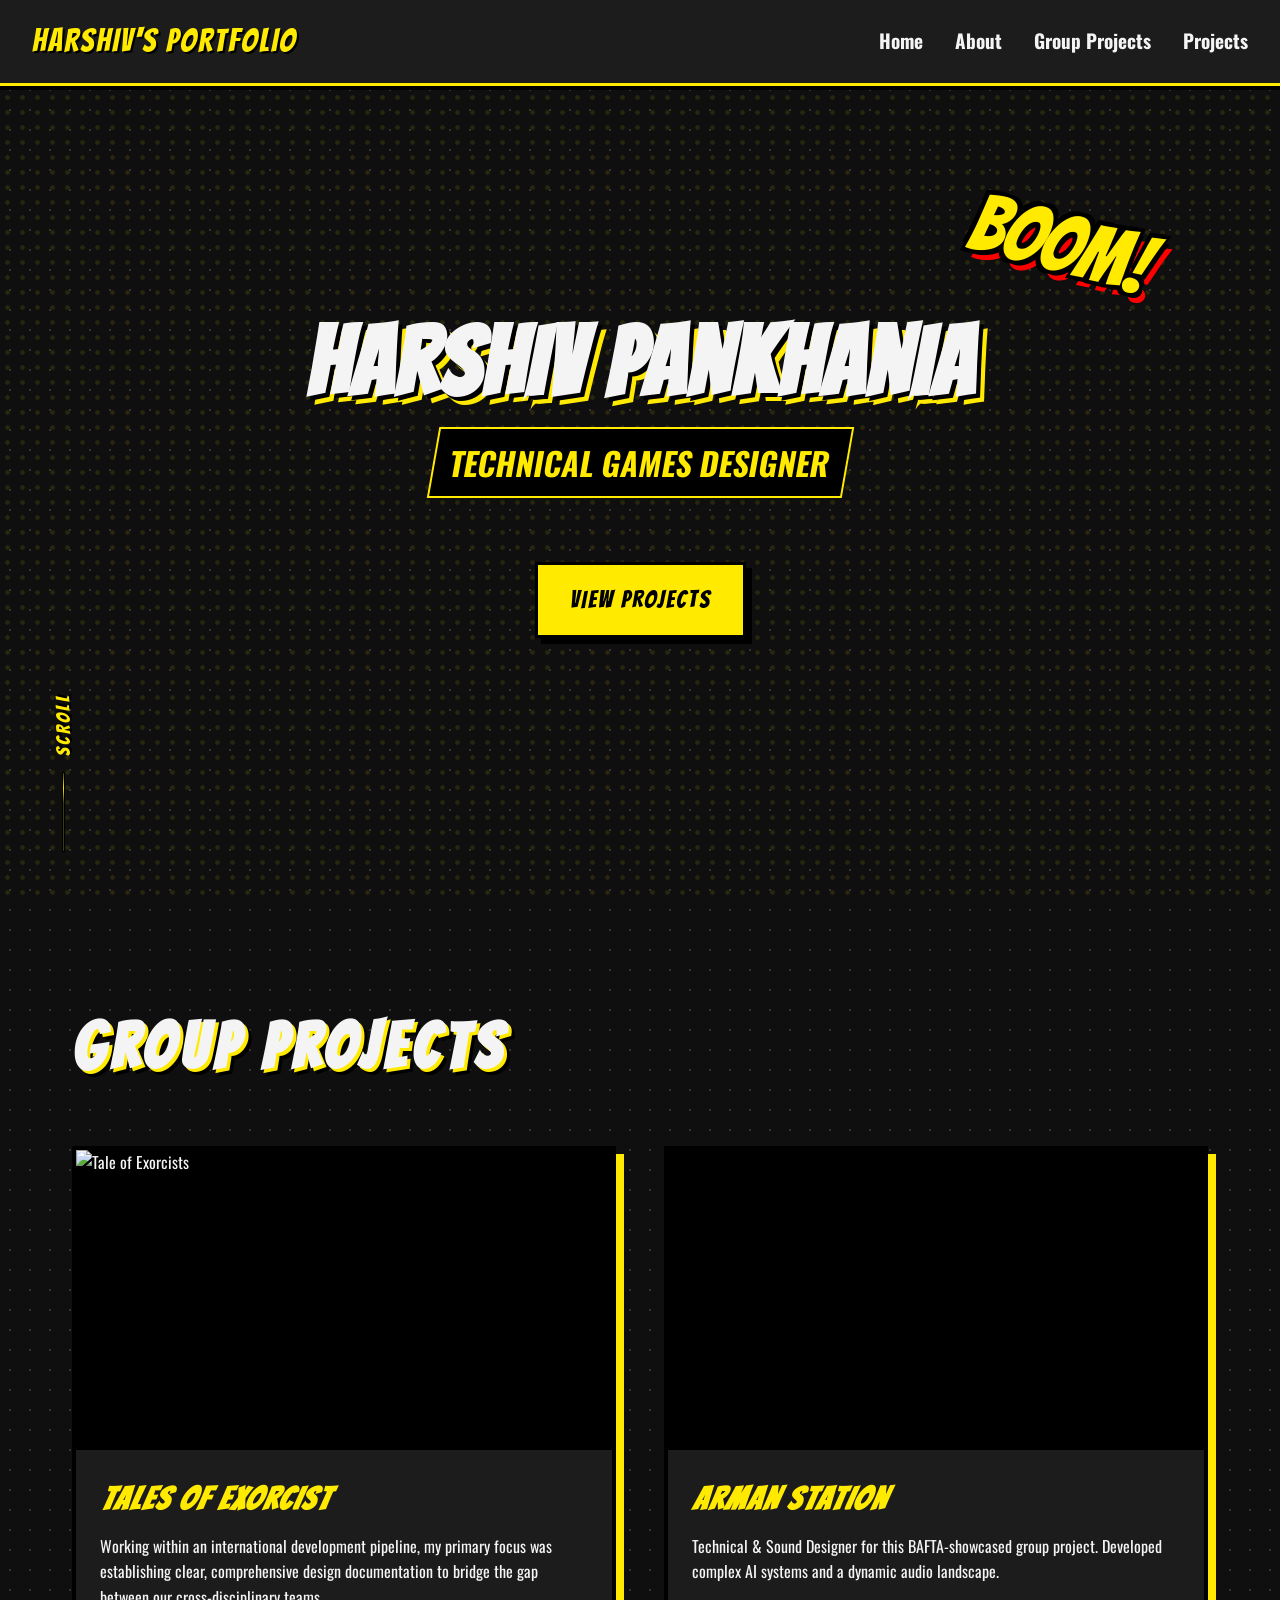
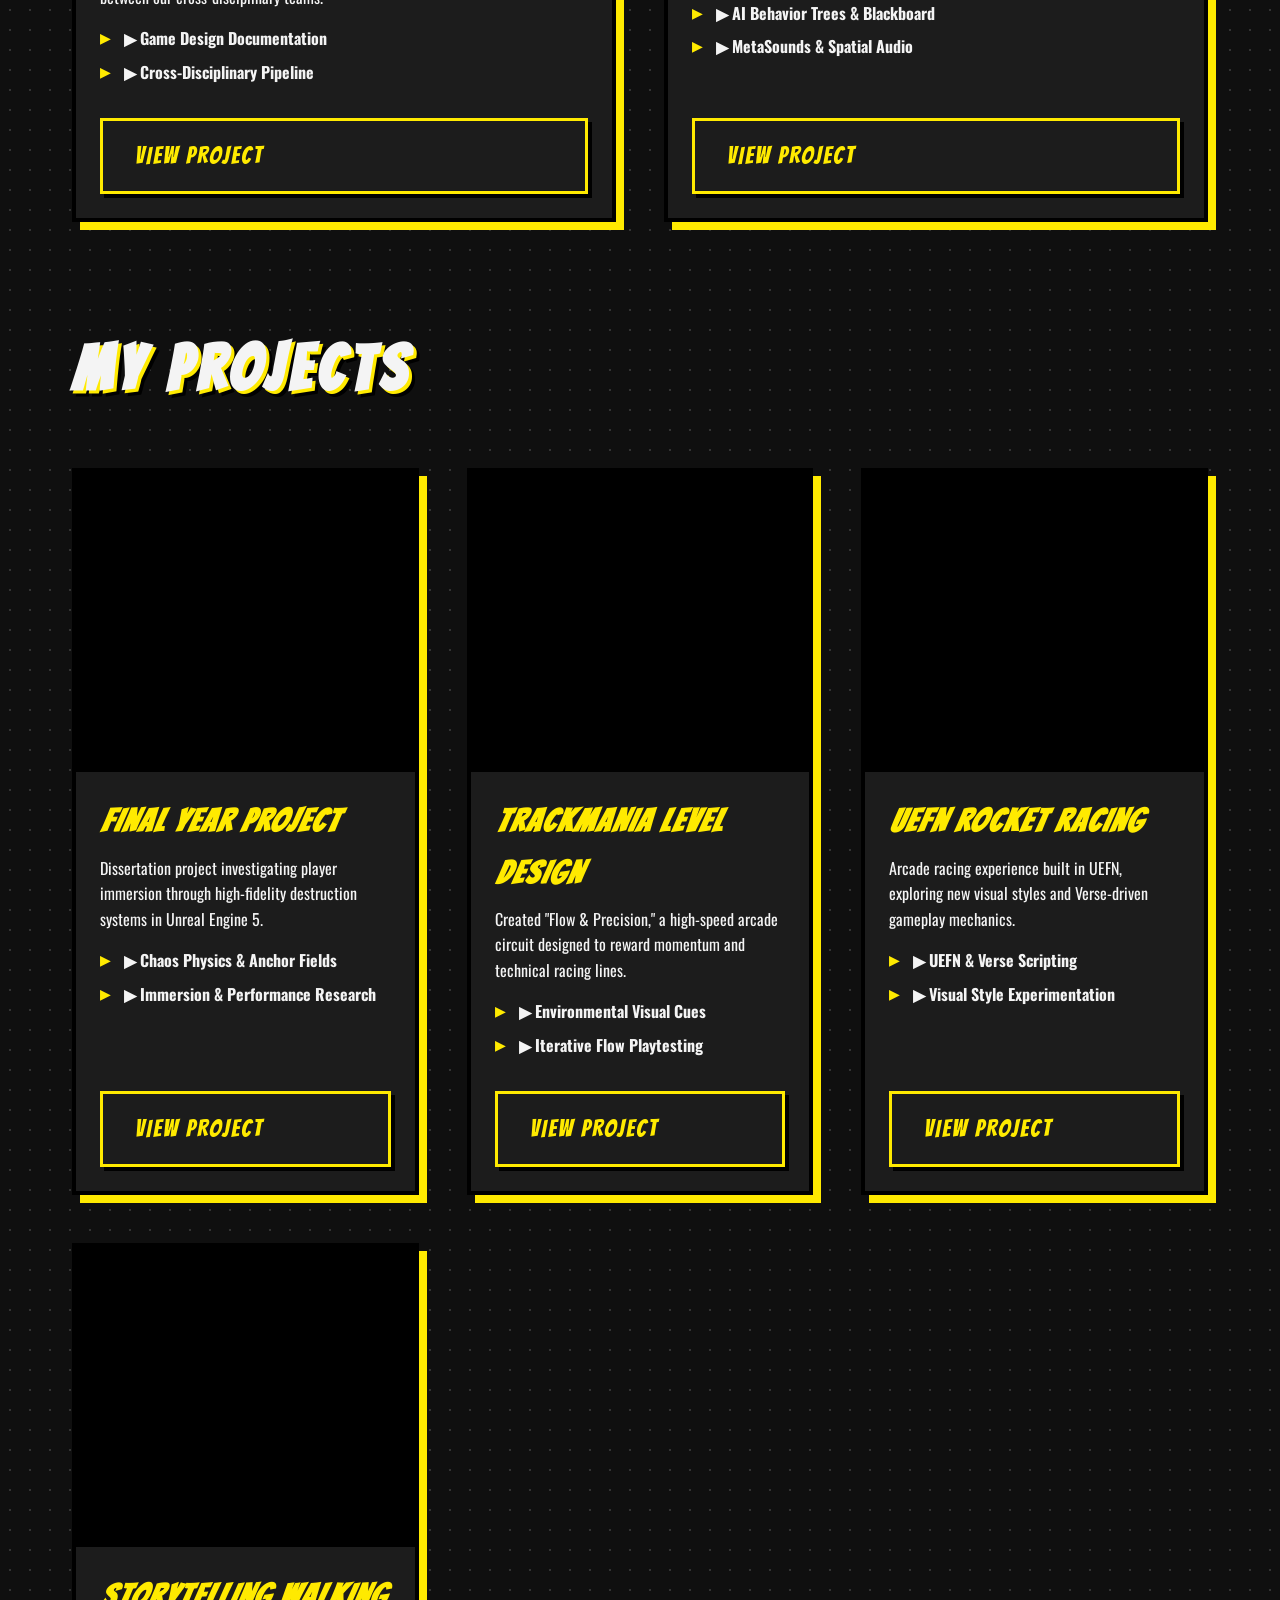
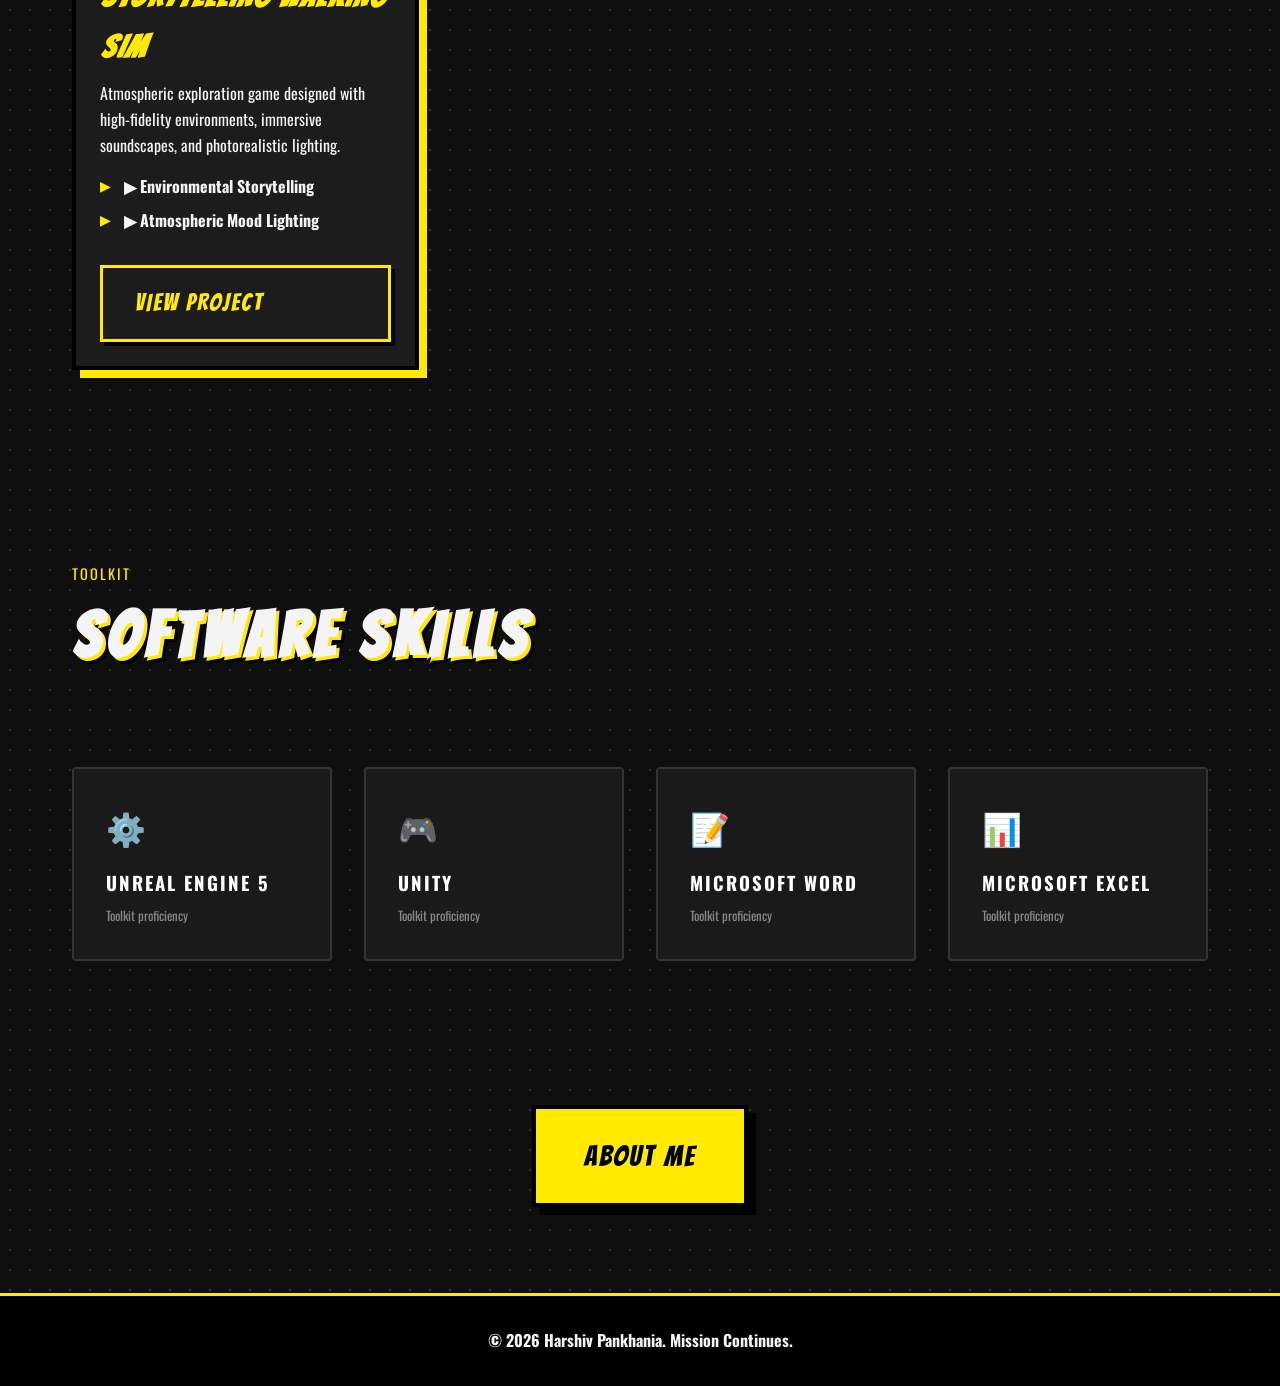
==== docs/index.html @ 32ac784f "3" ====
<!DOCTYPE html>
<html lang="en">
<head>
    <meta charset="UTF-8">
    <meta name="viewport" content="width=device-width, initial-scale=1.0">
    <title>HARSHIV'S PORTFOLIO</title>
    <link href="https://fonts.googleapis.com/css2?family=Bangers&family=Oswald:wght@400;700&display=swap" rel="stylesheet">
    <link rel="stylesheet" href="styles.css">
</head>
<body>
    <nav class="navbar animate-slide-down">
        <a href="index.html" class="logo" style="text-decoration: none; display: inline-block;">HARSHIV'S PORTFOLIO</a>
        <ul class="nav-links">
            <li><a href="#home">Home</a></li>
            <li><a href="about.html">About</a></li>
            <li><a href="#group-projects">Group Projects</a></li>
            <li><a href="#projects">Projects</a></li>
        </ul>
    </nav>

    <main>
        <section id="home" class="hero">
            <div class="hero-bg halftone"></div>
            <div class="hero-content">
                <h1 class="glitch animate-pop delay-1">HARSHIV PANKHANIA</h1>
                <div class="subtitle animate-slide-left delay-2">TECHNICAL GAMES DESIGNER</div>
                <div style="margin-top: 2rem;" class="animate-fade-in delay-2">
                    <a href="#projects" class="btn">VIEW PROJECTS</a>
                </div>
            </div>
            <div class="comic-boom animate-zoom delay-1">BOOM!</div>
            
            <div class="scroll-hint-left animate-fade-in delay-2">
                <div class="scroll-text">SCROLL</div>
                <div class="line"></div>
            </div>
        </section>

        <section id="group-projects" class="panel-section">
            <h2 class="section-title animate-slide-left" style="letter-spacing: 6px;">GROUP PROJECTS</h2>
            <div class="projects-grid">
                <!-- Tales of Exorcist -->
                <article class="project-card animate-pop">
                    <div class="project-img">
                        <img src="https://cdn.akamai.steamstatic.com/steam/apps/3208960/header.jpg" alt="Tale of Exorcists" style="width: 100%; height: 100%; object-fit: cover;">
                    </div>
                    <div class="project-info">
                        <h3 style="font-style: italic;">TALES OF EXORCIST</h3>
                        <p>Working within an international development pipeline, my primary focus was establishing clear, comprehensive design documentation to bridge the gap between our cross-disciplinary teams.</p>
                        <ul>
                            <li>▶ Game Design Documentation</li>
                            <li>▶ Cross-Disciplinary Pipeline</li>
                        </ul>
                        <a href="https://store.steampowered.com/app/3208960/Tale_of_Exorcists/" target="_blank" class="btn secondary-btn">VIEW PROJECT</a>
                    </div>
                </article>

                <!-- Arman Station -->
                <article class="project-card animate-pop delay-1">
                    <div class="project-img">
                        <iframe width="100%" height="100%" src="https://www.youtube-nocookie.com/embed/fUqVY4WOuy4" frameborder="0" allowfullscreen referrerpolicy="strict-origin-when-cross-origin"></iframe>
                    </div>
                    <div class="project-info">
                        <h3>ARMAN STATION</h3>
                        <p>Technical & Sound Designer for this BAFTA-showcased group project. Developed complex AI systems and a dynamic audio landscape.</p>
                        <ul>
                            <li>▶ AI Behavior Trees & Blackboard</li>
                            <li>▶ MetaSounds & Spatial Audio</li>
                        </ul>
                        <a href="project-alien.html" class="btn secondary-btn">VIEW PROJECT</a>
                    </div>
                </article>
            </div>
        </section>

        <section id="projects" class="panel-section" style="padding-top: 0;">
            <h2 class="section-title animate-slide-left" style="letter-spacing: 6px;">MY PROJECTS</h2>
            <div class="projects-grid">
                <!-- Final Year Project -->
                <article class="project-card animate-pop">
                    <div class="project-img">
                        <iframe width="100%" height="100%" src="https://www.youtube-nocookie.com/embed/hOui7Ghbya4" frameborder="0" allowfullscreen referrerpolicy="strict-origin-when-cross-origin"></iframe>
                    </div>
                    <div class="project-info">
                        <h3>FINAL YEAR PROJECT</h3>
                        <p>Dissertation project investigating player immersion through high-fidelity destruction systems in Unreal Engine 5.</p>
                        <ul>
                            <li>▶ Chaos Physics & Anchor Fields</li>
                            <li>▶ Immersion & Performance Research</li>
                        </ul>
                        <a href="project-destruction.html" class="btn secondary-btn">VIEW PROJECT</a>
                    </div>
                </article>

                <!-- Trackmania -->
                <article class="project-card animate-pop delay-1">
                    <div class="project-img">
                        <iframe width="100%" height="100%" src="https://www.youtube-nocookie.com/embed/lR4w9zaoWlw" frameborder="0" allowfullscreen referrerpolicy="strict-origin-when-cross-origin"></iframe>
                    </div>
                    <div class="project-info">
                        <h3>TRACKMANIA LEVEL DESIGN</h3>
                        <p>Created "Flow & Precision," a high-speed arcade circuit designed to reward momentum and technical racing lines.</p>
                        <ul>
                            <li>▶ Environmental Visual Cues</li>
                            <li>▶ Iterative Flow Playtesting</li>
                        </ul>
                        <a href="project-racing.html" class="btn secondary-btn">VIEW PROJECT</a>
                    </div>
                </article>

                <!-- UEFN -->
                <article class="project-card animate-pop">
                    <div class="project-img">
                        <iframe width="100%" height="100%" src="https://www.youtube-nocookie.com/embed/kszMswV-3co" frameborder="0" allowfullscreen referrerpolicy="strict-origin-when-cross-origin"></iframe>
                    </div>
                    <div class="project-info">
                        <h3>UEFN ROCKET RACING</h3>
                        <p>Arcade racing experience built in UEFN, exploring new visual styles and Verse-driven gameplay mechanics.</p>
                        <ul>
                            <li>▶ UEFN & Verse Scripting</li>
                            <li>▶ Visual Style Experimentation</li>
                        </ul>
                        <a href="project-uefn.html" class="btn secondary-btn">VIEW PROJECT</a>
                    </div>
                </article>

                <!-- Walking Simulator -->
                <article class="project-card animate-pop delay-1">
                    <div class="project-img">
                        <iframe width="100%" height="100%" src="https://www.youtube-nocookie.com/embed/fud-09PrWEw" frameborder="0" allowfullscreen referrerpolicy="strict-origin-when-cross-origin"></iframe>
                    </div>
                    <div class="project-info">
                        <h3>STORYTELLING WALKING SIM</h3>
                        <p>Atmospheric exploration game designed with high-fidelity environments, immersive soundscapes, and photorealistic lighting.</p>
                        <ul>
                            <li>▶ Environmental Storytelling</li>
                            <li>▶ Atmospheric Mood Lighting</li>
                        </ul>
                        <a href="project-walking.html" class="btn secondary-btn">VIEW PROJECT</a>
                    </div>
                </article>
            </div>
        </section>

        <section id="skills" class="panel-section">
            <div style="margin-bottom: 2rem;">
                <div style="color: var(--accent-yellow); font-family: 'Oswald'; text-transform: uppercase; letter-spacing: 2px; font-size: 0.9rem;">TOOLKIT</div>
                <h2 class="section-title animate-slide-right" style="margin-top: 0; letter-spacing: 6px;">SOFTWARE SKILLS</h2>
            </div>
            
            <div class="skills-grid animate-fade-in" style="display: grid; grid-template-columns: repeat(auto-fit, minmax(200px, 1fr)); gap: 2rem;">
                <!-- UE5 -->
                <div class="skill-card" style="background: #1a1a1a; border: 2px solid #333; padding: 2rem; border-radius: 4px; transition: border-color 0.3s;">
                    <div style="color: var(--accent-yellow); font-size: 2rem; margin-bottom: 1rem;">⚙️</div>
                    <h3 style="font-family: 'Oswald'; color: #fff; margin-bottom: 0.5rem;">Unreal Engine 5</h3>
                    <p style="font-size: 0.8rem; color: #888;">Toolkit proficiency</p>
                </div>
                <!-- Unity -->
                <div class="skill-card" style="background: #1a1a1a; border: 2px solid #333; padding: 2rem; border-radius: 4px;">
                    <div style="color: var(--accent-yellow); font-size: 2rem; margin-bottom: 1rem;">🎮</div>
                    <h3 style="font-family: 'Oswald'; color: #fff; margin-bottom: 0.5rem;">Unity</h3>
                    <p style="font-size: 0.8rem; color: #888;">Toolkit proficiency</p>
                </div>
                <!-- Word -->
                <div class="skill-card" style="background: #1a1a1a; border: 2px solid #333; padding: 2rem; border-radius: 4px;">
                    <div style="color: var(--accent-yellow); font-size: 2rem; margin-bottom: 1rem;">📝</div>
                    <h3 style="font-family: 'Oswald'; color: #fff; margin-bottom: 0.5rem;">Microsoft Word</h3>
                    <p style="font-size: 0.8rem; color: #888;">Toolkit proficiency</p>
                </div>
                <!-- Excel -->
                <div class="skill-card" style="background: #1a1a1a; border: 2px solid #333; padding: 2rem; border-radius: 4px;">
                    <div style="color: var(--accent-yellow); font-size: 2rem; margin-bottom: 1rem;">📊</div>
                    <h3 style="font-family: 'Oswald'; color: #fff; margin-bottom: 0.5rem;">Microsoft Excel</h3>
                    <p style="font-size: 0.8rem; color: #888;">Toolkit proficiency</p>
                </div>
            </div>
        </section>

        <div style="text-align: center; margin-top: 3rem; margin-bottom: 5rem;" class="animate-fade-in">
            <a href="about.html" class="btn" style="display: inline-block; padding: 1.5rem 3rem; text-decoration: none; font-size: 1.8rem; border-width: 4px; box-shadow: 8px 8px 0px #000;">
                ABOUT ME
            </a>
        </div>

    </main>

    <footer>
        <p>&copy; 2026 Harshiv Pankhania. Mission Continues.</p>
    </footer>

    <script src="script.js"></script>
</body>
</html>
---- docs/styles.css ----
:root {
    --bg-dark: #0f0f0f;
    --accent-yellow: #FFEA00;
    --text-light: #F4F4F4;
    --border-dark: #1A1A1A;
    --panel-bg: #1C1C1C;
    --font-heading: 'Bangers', cursive;
    --font-body: 'Oswald', sans-serif;
    --border-thick: 4px solid var(--accent-yellow);
    --shadow-hard: 8px 8px 0px rgba(255, 234, 0, 0.8);
    --shadow-black: 6px 6px 0px #000;
}

* {
    margin: 0;
    padding: 0;
    box-sizing: border-box;
}

html {
    scroll-behavior: smooth;
    overflow-x: hidden;
}

body {
    background-color: var(--bg-dark);
    color: var(--text-light);
    font-family: var(--font-body);
    line-height: 1.6;
    overflow-x: hidden;
    background-image: radial-gradient(#333 1px, transparent 1px);
    background-size: 20px 20px; /* Halftone effect over the whole body slightly */
}

/* Typography */
h1, h2, h3, .logo, .btn {
    font-family: var(--font-heading);
    letter-spacing: 2px;
    text-transform: uppercase;
}

/* Navigation */
.navbar {
    position: fixed;
    top: 0;
    width: 100%;
    display: flex;
    justify-content: space-between;
    align-items: center;
    padding: 1rem 2rem;
    background-color: var(--panel-bg);
    border-bottom: 3px solid var(--accent-yellow);
    z-index: 1000;
    box-shadow: 0 4px 0px #000;
}

.logo {
    font-size: 2rem;
    color: var(--accent-yellow);
    text-shadow: 2px 2px 0 #000;
}

.nav-links {
    list-style: none;
    display: flex;
    gap: 2rem;
}

.nav-links a {
    color: var(--text-light);
    text-decoration: none;
    font-size: 1.2rem;
    font-weight: 700;
    transition: color 0.2s;
    position: relative;
}

.nav-links a:hover {
    color: var(--accent-yellow);
}

.nav-links a::after {
    content: '';
    position: absolute;
    bottom: -5px;
    left: 0;
    width: 0%;
    height: 3px;
    background: var(--accent-yellow);
    transition: width 0.3s;
}

.nav-links a:hover::after {
    width: 100%;
}

/* Hero Section */
.hero {
    height: 100vh;
    display: flex;
    flex-direction: column;
    justify-content: center;
    align-items: center;
    position: relative;
    padding-top: 60px;
    text-align: center;
    overflow: hidden;
}

.hero-bg.halftone {
    position: absolute;
    top: 0; left: 0; right: 0; bottom: 0;
    background: radial-gradient(circle, var(--accent-yellow) 2px, transparent 2.5px);
    background-size: 15px 15px;
    opacity: 0.1;
    z-index: -1;
}

.hero-content h1 {
    font-size: 6rem;
    color: var(--text-light);
    text-shadow: 4px 4px 0px #000, 8px 8px 0px var(--accent-yellow);
    margin-bottom: 1rem;
    line-height: 1;
}

.hero-content .subtitle {
    font-size: 2rem;
    font-weight: 700;
    color: var(--accent-yellow);
    background: #000;
    display: inline-block;
    padding: 0.5rem 1rem;
    border: 2px solid var(--accent-yellow);
    transform: skew(-10deg);
    margin-bottom: 2rem;
}

.comic-boom {
    position: absolute;
    top: 20%;
    right: 10%;
    font-family: var(--font-heading);
    font-size: 5rem;
    color: var(--accent-yellow);
    text-shadow: -4px -4px 0 #000, 4px -4px 0 #000, -4px 4px 0 #000, 4px 4px 0 #000, 8px 8px 0 #ff0000;
    transform: rotate(15deg);
    pointer-events: none;
}
/* About Section */
.about-grid {
    display: grid;
    grid-template-columns: 1.5fr 1fr;
    gap: 4rem;
    align-items: center;
    background: var(--panel-bg);
    border: 4px solid var(--accent-yellow);
    padding: 3rem;
    box-shadow: 10px 10px 0px #000;
}

.about-text {
    line-height: 1.6;
}

@media (max-width: 768px) {
    .about-grid {
        grid-template-columns: 1fr;
        gap: 2rem;
    }
    .about-visual {
        order: -1;
    }
}

/* Buttons */
.btn {
    display: inline-block;
    padding: 1rem 2rem;
    font-size: 1.5rem;
    text-decoration: none;
    border: 3px solid #000;
    transition: transform 0.1s, box-shadow 0.1s;
    cursor: pointer;
    background-color: var(--accent-yellow);
    color: #000;
    box-shadow: 6px 6px 0px #000;
    position: relative;
    overflow: hidden;
}

.btn:active {
    transform: translate(4px, 4px);
    box-shadow: 2px 2px 0px #000;
}

.secondary-btn {
    background-color: var(--panel-bg);
    color: var(--accent-yellow);
    border-color: var(--accent-yellow);
    box-shadow: 4px 4px 0px #000;
}
.secondary-btn:hover {
    background-color: var(--accent-yellow);
    color: #000;
}

/* Detail Page Styles */
.detail-container {
    padding: 8rem 2rem 4rem;
    max-width: 1000px;
    margin: 0 auto;
}

.back-btn {
    position: fixed;
    top: 100px;
    left: 2rem;
    z-index: 100;
}

.detail-header {
    margin-bottom: 3rem;
}

.detail-content {
    background: var(--panel-bg);
    border: 4px solid var(--accent-yellow);
    padding: 3rem;
    box-shadow: 10px 10px 0px #000;
    margin-bottom: 4rem;
}

.report-section {
    margin-top: 4rem;
}

.pdf-frame {
    width: 100%;
    height: 800px;
    border: 5px solid #000;
    box-shadow: 10px 10px 0px var(--accent-yellow);
}

/* Log Timeline */
.log-timeline {
    display: flex;
    flex-direction: column;
    gap: 2.5rem;
    position: relative;
    padding-left: 1rem;
}

.log-timeline::before {
    content: '';
    position: absolute;
    left: 5px;
    top: 0;
    bottom: 0;
    width: 4px;
    background: var(--accent-yellow);
    box-shadow: 2px 0px 0px #000;
}

.log-entry {
    display: inline-block;
    background: var(--accent-yellow);
    color: #000;
    padding: 0.2rem 1rem;
    font-family: var(--font-heading);
    font-size: 1.2rem;
    margin-bottom: 1rem;
    transform: skew(-10deg);
    border: 2px solid #000;
    box-shadow: 3px 3px 0px #000;
}

/* Sections */
.panel-section {
    padding: 6rem 2rem;
    max-width: 1200px;
    margin: 0 auto;
}

.section-title {
    font-size: 4rem;
    color: var(--text-light);
    text-shadow: 3px 3px 0px var(--accent-yellow), 6px 6px 0px #000;
    margin-bottom: 3rem;
    position: relative;
    display: inline-block;
}
.text-right {
    display: block;
    text-align: right;
}

/* Comic Grid */
.comic-grid {
    display: grid;
    grid-template-columns: 1fr 1fr;
    gap: 2rem;
}

.comic-panel {
    background: var(--panel-bg);
    border: 4px solid var(--accent-yellow);
    padding: 2rem;
    box-shadow: var(--shadow-hard);
    font-size: 1.2rem;
    position: relative;
}

.comic-panel::before {
    content: '';
    position: absolute;
    top: -10px;
    left: -10px;
    width: 20px;
    height: 20px;
    background: var(--bg-dark);
    border-right: 4px solid var(--accent-yellow);
    border-bottom: 4px solid var(--accent-yellow);
    transform: rotate(45deg);
}

.dark-panel {
    background: #000;
    border-color: #fff;
    color: var(--accent-yellow);
    box-shadow: 8px 8px 0px #fff;
}

/* Skills */
.skills-container {
    background: var(--panel-bg);
    border: 4px solid #000;
    padding: 3rem;
    box-shadow: 10px 10px 0px var(--accent-yellow);
}

.skill-bar {
    margin-bottom: 1.5rem;
}

.skill-name {
    font-weight: 700;
    font-size: 1.2rem;
    margin-bottom: 0.5rem;
    text-transform: uppercase;
}

.skill-track {
    width: 100%;
    height: 25px;
    background: #000;
    border: 2px solid var(--text-light);
    position: relative;
}

.skill-fill {
    height: 100%;
    background: var(--accent-yellow);
    background-image: repeating-linear-gradient(
        -45deg,
        transparent,
        transparent 10px,
        rgba(0,0,0,0.2) 10px,
        rgba(0,0,0,0.2) 20px
    );
    border-right: 2px solid var(--text-light);
    transition: width 1s ease-out;
}

/* Projects */
.projects-grid {
    display: grid;
    grid-template-columns: repeat(auto-fit, minmax(300px, 1fr));
    gap: 3rem;
}

.project-card {
    background: var(--panel-bg);
    border: 4px solid #000;
    box-shadow: 8px 8px 0px var(--accent-yellow);
    display: flex;
    flex-direction: column;
    transition: transform 0.3s;
}

.project-card:hover {
    transform: translateY(-10px);
}

.project-img {
    height: 300px;
    border-bottom: 4px solid #000;
    overflow: hidden;
    position: relative;
    background: #000;
}

.project-img iframe, 
.project-img img {
    width: 100%;
    height: 100%;
    object-fit: cover;
    display: block;
}

.project-info {
    padding: 1.5rem;
    display: flex;
    flex-direction: column;
    flex-grow: 1;
}

.project-info h3 {
    font-size: 2rem;
    color: var(--accent-yellow);
    margin-bottom: 0.5rem;
    font-style: italic;
}

.project-info p {
    margin-bottom: 1rem;
}

.project-info ul {
    list-style: none;
    margin-bottom: 1.5rem;
    flex-grow: 1;
}

.project-info li {
    position: relative;
    padding-left: 1.5rem;
    margin-bottom: 0.5rem;
    font-weight: bold;
}

.project-info li::before {
    content: '▶';
    position: absolute;
    left: 0;
    color: var(--accent-yellow);
    font-size: 0.8rem;
    top: 2px;
}

/* Contact Form */
.contact-box {
    background: var(--accent-yellow);
    border: 5px solid #000;
    padding: 3rem;
    box-shadow: 12px 12px 0px var(--panel-bg);
    color: #000;
    max-width: 650px;
    margin: 0 auto;
    text-align: center;
}

.contact-box p {
    font-size: 1.2rem;
    font-weight: 700;
    margin-bottom: 0.5rem;
}

.contact-box .section-title {
    color: #000;
    text-shadow: 3px 3px 0px #fff;
}

.contact-form {
    display: flex;
    flex-direction: column;
    gap: 1rem;
    margin-top: 2rem;
}

.contact-form input,
.contact-form textarea {
    width: 100%;
    padding: 1rem;
    font-family: var(--font-body);
    font-size: 1.1rem;
    background: #fff;
    border: 3px solid #000;
    box-shadow: 4px 4px 0px #000;
    transition: transform 0.2s;
}

.contact-form input:focus,
.contact-form textarea:focus {
    outline: none;
    transform: translate(-2px, -2px);
    box-shadow: 6px 6px 0px #000;
}

.contact-form button {
    background: #000;
    color: var(--accent-yellow);
    border-color: #000;
    box-shadow: 4px 4px 0px #fff;
    margin-top: 1rem;
}
.contact-form button:hover {
    background: #222;
}

footer {
    text-align: center;
    padding: 2rem;
    background: #000;
    border-top: 3px solid var(--accent-yellow);
    font-weight: bold;
}

/* Animation Classes */
.animate-slide-left,
.animate-slide-right,
.animate-slide-down,
.animate-pop,
.animate-fade-in,
.animate-zoom {
    opacity: 0;
    visibility: hidden;
}

.animate-slide-left { transform: translateX(-100px) skewX(-10deg); }
.animate-slide-right { transform: translateX(100px) skewX(10deg); }
.animate-slide-down { transform: translateY(-50px) skewY(-5deg); }
.animate-pop { transform: scale(0.8) rotate(-4deg); }
.animate-fade-in { transform: translateY(40px) scale(0.95); }
.animate-zoom { transform: scale(0.5) rotate(-25deg); }

/* Active states */
.in-view {
    opacity: 1;
    visibility: visible;
    transition: all 0.6s cubic-bezier(0.175, 0.885, 0.32, 1.275);
    transform: none;
}

.animate-zoom.in-view {
    transform: scale(1) rotate(15deg); /* keep rotation for comic boom */
}
.contact-box.animate-zoom.in-view {
    transform: scale(1) rotate(0deg);
}

/* Scroll Progress Bar */
.scroll-progress {
    position: fixed;
    top: 0;
    left: 0;
    height: 4px;
    background-color: var(--accent-yellow);
    z-index: 2000;
    width: 0%;
    transition: width 0.1s ease-out;
    box-shadow: 0 0 8px var(--accent-yellow);
}

/* Scroll Down Left Side Hint */
.scroll-hint-left {
    position: absolute;
    left: 3rem;
    bottom: 3rem;
    display: flex;
    flex-direction: column;
    align-items: center;
    gap: 1rem;
    z-index: 10;
    pointer-events: none;
    transition: opacity 0.3s, visibility 0.3s;
}

.scroll-hint-left .scroll-text {
    font-family: var(--font-heading);
    font-size: 1.2rem;
    color: var(--accent-yellow);
    letter-spacing: 3px;
    text-shadow: 2px 2px 0px #000;
    writing-mode: vertical-rl;
    transform: rotate(180deg);
    text-transform: uppercase;
}

.scroll-hint-left .line {
    width: 3px;
    height: 80px;
    background-color: rgba(255, 234, 0, 0.2);
    border: 1px solid #000;
    position: relative;
    overflow: hidden;
}

.scroll-hint-left .line::after {
    content: '';
    position: absolute;
    top: 0;
    left: 0;
    width: 100%;
    height: 30px;
    background: linear-gradient(to bottom, transparent, var(--accent-yellow), transparent);
    animation: scroll-line-anim 2s infinite linear;
}

@keyframes scroll-line-anim {
    0% {
        top: -30px;
    }
    100% {
        top: 80px;
    }
}

@media (max-width: 768px) {
    .scroll-hint-left {
        left: 1.5rem;
        bottom: 2rem;
    }
    .scroll-hint-left .line {
        height: 50px;
    }
}

@media (max-width: 480px) {
    .scroll-hint-left {
        display: none;
    }
}

.delay-1 { transition-delay: 0.2s; }
.delay-2 { transition-delay: 0.4s; }

/* Responsive */
@media (max-width: 768px) {
    .comic-grid {
        grid-template-columns: 1fr;
    }
    .hero-content h1 {
        font-size: 4rem;
    }
    .section-title {
        font-size: 3rem;
    }
    .navbar {
        padding: 1rem;
    }
    .logo {
        font-size: 1.3rem;
    }
    .nav-links {
        display: flex;
        gap: 1rem;
    }
    .nav-links a {
        font-size: 0.9rem;
    }
}
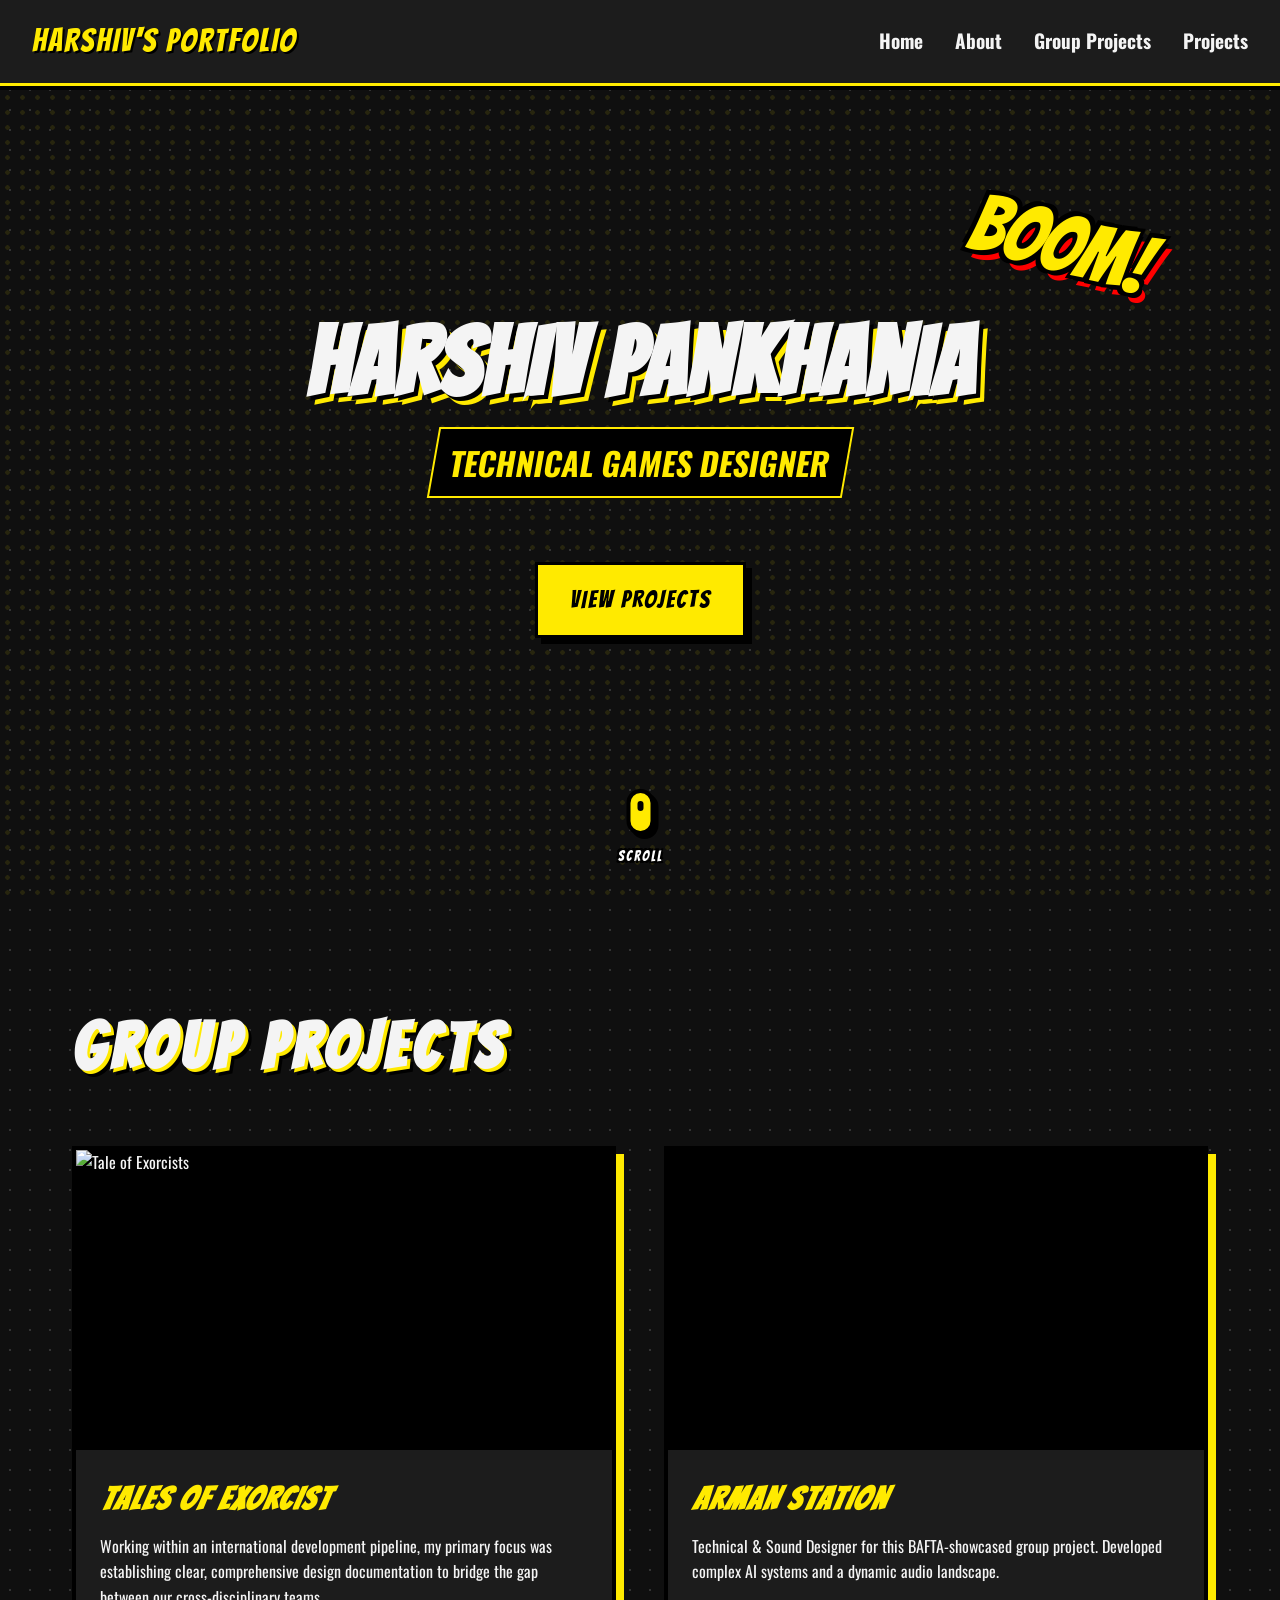
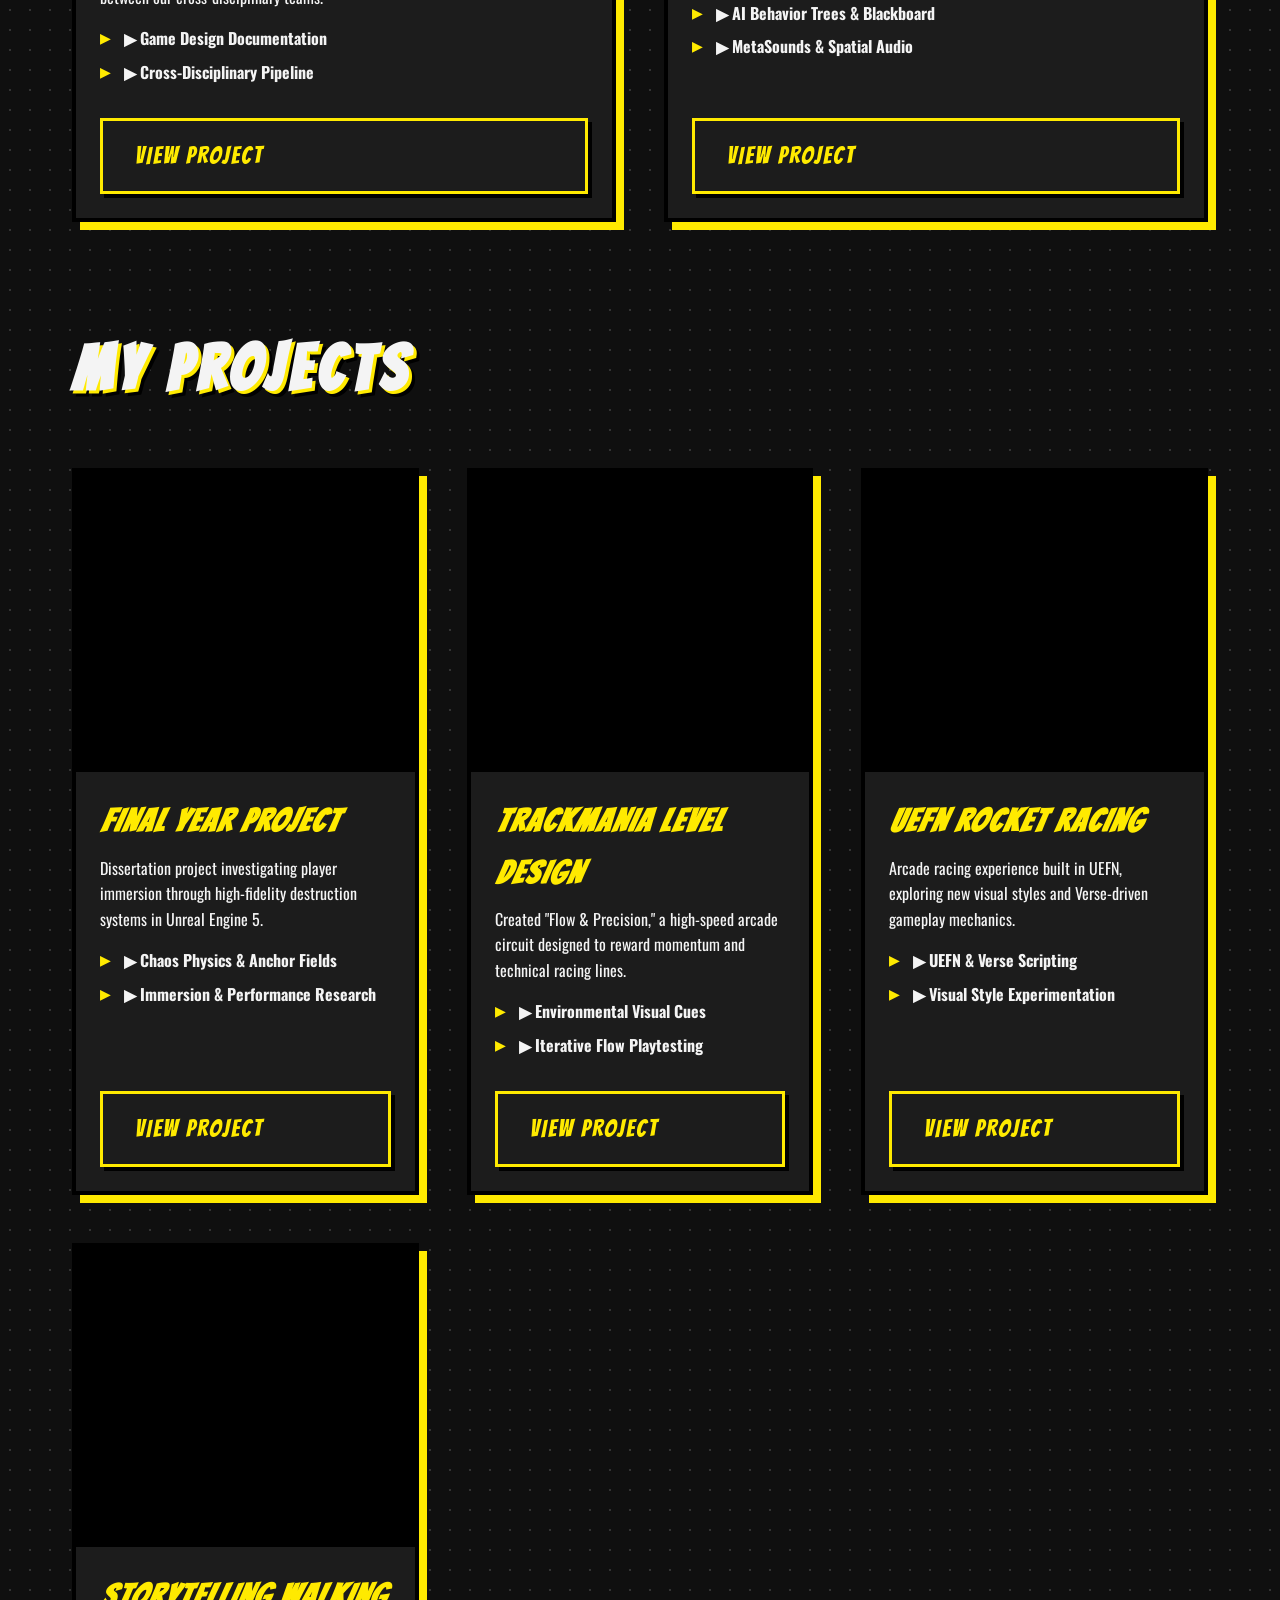
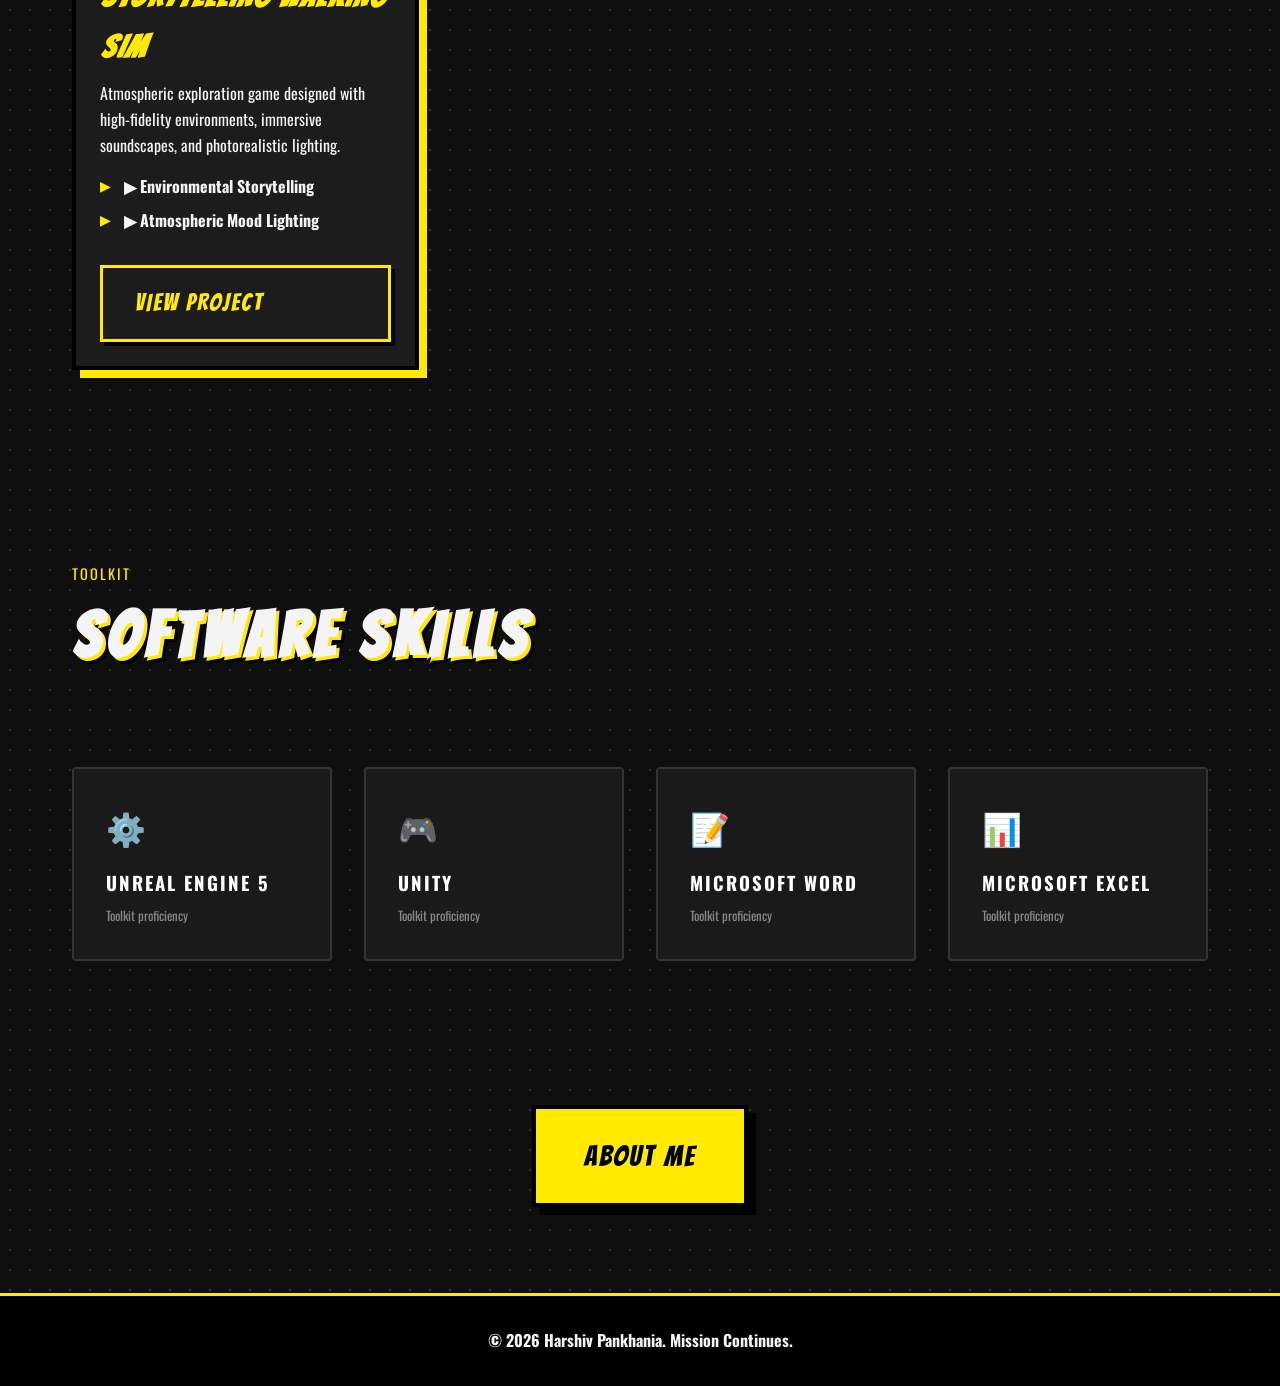
==== commit b46ea7fb: "4" ====
--- a/docs/index.html
+++ b/docs/index.html
@@ -30,9 +30,11 @@
             </div>
             <div class="comic-boom animate-zoom delay-1">BOOM!</div>
             
-            <div class="scroll-hint-left animate-fade-in delay-2">
+            <div class="scroll-down-mouse">
+                <div class="mouse-body">
+                    <div class="wheel"></div>
+                </div>
                 <div class="scroll-text">SCROLL</div>
-                <div class="line"></div>
             </div>
         </section>
 
--- a/docs/styles.css
+++ b/docs/styles.css
@@ -562,73 +562,92 @@
     box-shadow: 0 0 8px var(--accent-yellow);
 }
 
-/* Scroll Down Left Side Hint */
-.scroll-hint-left {
-    position: absolute;
-    left: 3rem;
-    bottom: 3rem;
+/* Scroll Down Mouse Animation */
+.scroll-down-mouse {
+    position: absolute;
+    bottom: 2rem;
+    left: 50%;
+    transform: translate(-50%, 20px);
     display: flex;
     flex-direction: column;
     align-items: center;
-    gap: 1rem;
+    gap: 0.6rem;
     z-index: 10;
     pointer-events: none;
-    transition: opacity 0.3s, visibility 0.3s;
-}
-
-.scroll-hint-left .scroll-text {
+    opacity: 0;
+    transition: opacity 0.5s ease, transform 0.5s ease;
+}
+
+/* When loaded, it fades in and slides up slightly */
+.scroll-down-mouse.show {
+    opacity: 1;
+    transform: translate(-50%, 0);
+}
+
+.scroll-down-mouse .mouse-body {
+    width: 28px;
+    height: 46px;
+    border: 4px solid #000;
+    border-radius: 16px;
+    background-color: var(--accent-yellow);
+    position: relative;
+    box-shadow: 4px 4px 0px #000;
+}
+
+.scroll-down-mouse .wheel {
+    width: 6px;
+    height: 10px;
+    background-color: #000;
+    border-radius: 3px;
+    position: absolute;
+    top: 8px;
+    left: 50%;
+    transform: translateX(-50%);
+    animation: comic-scroll-wheel 1.8s infinite cubic-bezier(0.25, 1, 0.5, 1);
+}
+
+.scroll-down-mouse .scroll-text {
     font-family: var(--font-heading);
-    font-size: 1.2rem;
-    color: var(--accent-yellow);
-    letter-spacing: 3px;
-    text-shadow: 2px 2px 0px #000;
-    writing-mode: vertical-rl;
-    transform: rotate(180deg);
+    font-size: 0.9rem;
+    color: #fff;
+    letter-spacing: 2px;
+    text-shadow: -2px -2px 0 #000, 2px -2px 0 #000, -2px 2px 0 #000, 2px 2px 0 #000;
     text-transform: uppercase;
 }
 
-.scroll-hint-left .line {
-    width: 3px;
-    height: 80px;
-    background-color: rgba(255, 234, 0, 0.2);
-    border: 1px solid #000;
-    position: relative;
-    overflow: hidden;
-}
-
-.scroll-hint-left .line::after {
-    content: '';
-    position: absolute;
-    top: 0;
-    left: 0;
-    width: 100%;
-    height: 30px;
-    background: linear-gradient(to bottom, transparent, var(--accent-yellow), transparent);
-    animation: scroll-line-anim 2s infinite linear;
-}
-
-@keyframes scroll-line-anim {
+@keyframes comic-scroll-wheel {
     0% {
-        top: -30px;
+        top: 8px;
+        opacity: 0;
+        transform: translate(-50%, 0) scaleY(0.5);
+    }
+    20% {
+        opacity: 1;
+        transform: translate(-50%, 0) scaleY(1);
+    }
+    80% {
+        opacity: 1;
+        transform: translate(-50%, 14px) scaleY(1);
     }
     100% {
-        top: 80px;
-    }
-}
-
-@media (max-width: 768px) {
-    .scroll-hint-left {
-        left: 1.5rem;
-        bottom: 2rem;
-    }
-    .scroll-hint-left .line {
-        height: 50px;
+        top: 8px;
+        opacity: 0;
+        transform: translate(-50%, 14px) scaleY(0.5);
     }
 }
 
 @media (max-width: 480px) {
-    .scroll-hint-left {
-        display: none;
+    .scroll-down-mouse {
+        bottom: 1.5rem;
+    }
+    .scroll-down-mouse .mouse-body {
+        width: 24px;
+        height: 40px;
+        border-width: 3px;
+        border-radius: 12px;
+    }
+    .scroll-down-mouse .scroll-text {
+        font-size: 0.8rem;
     }
 }
 
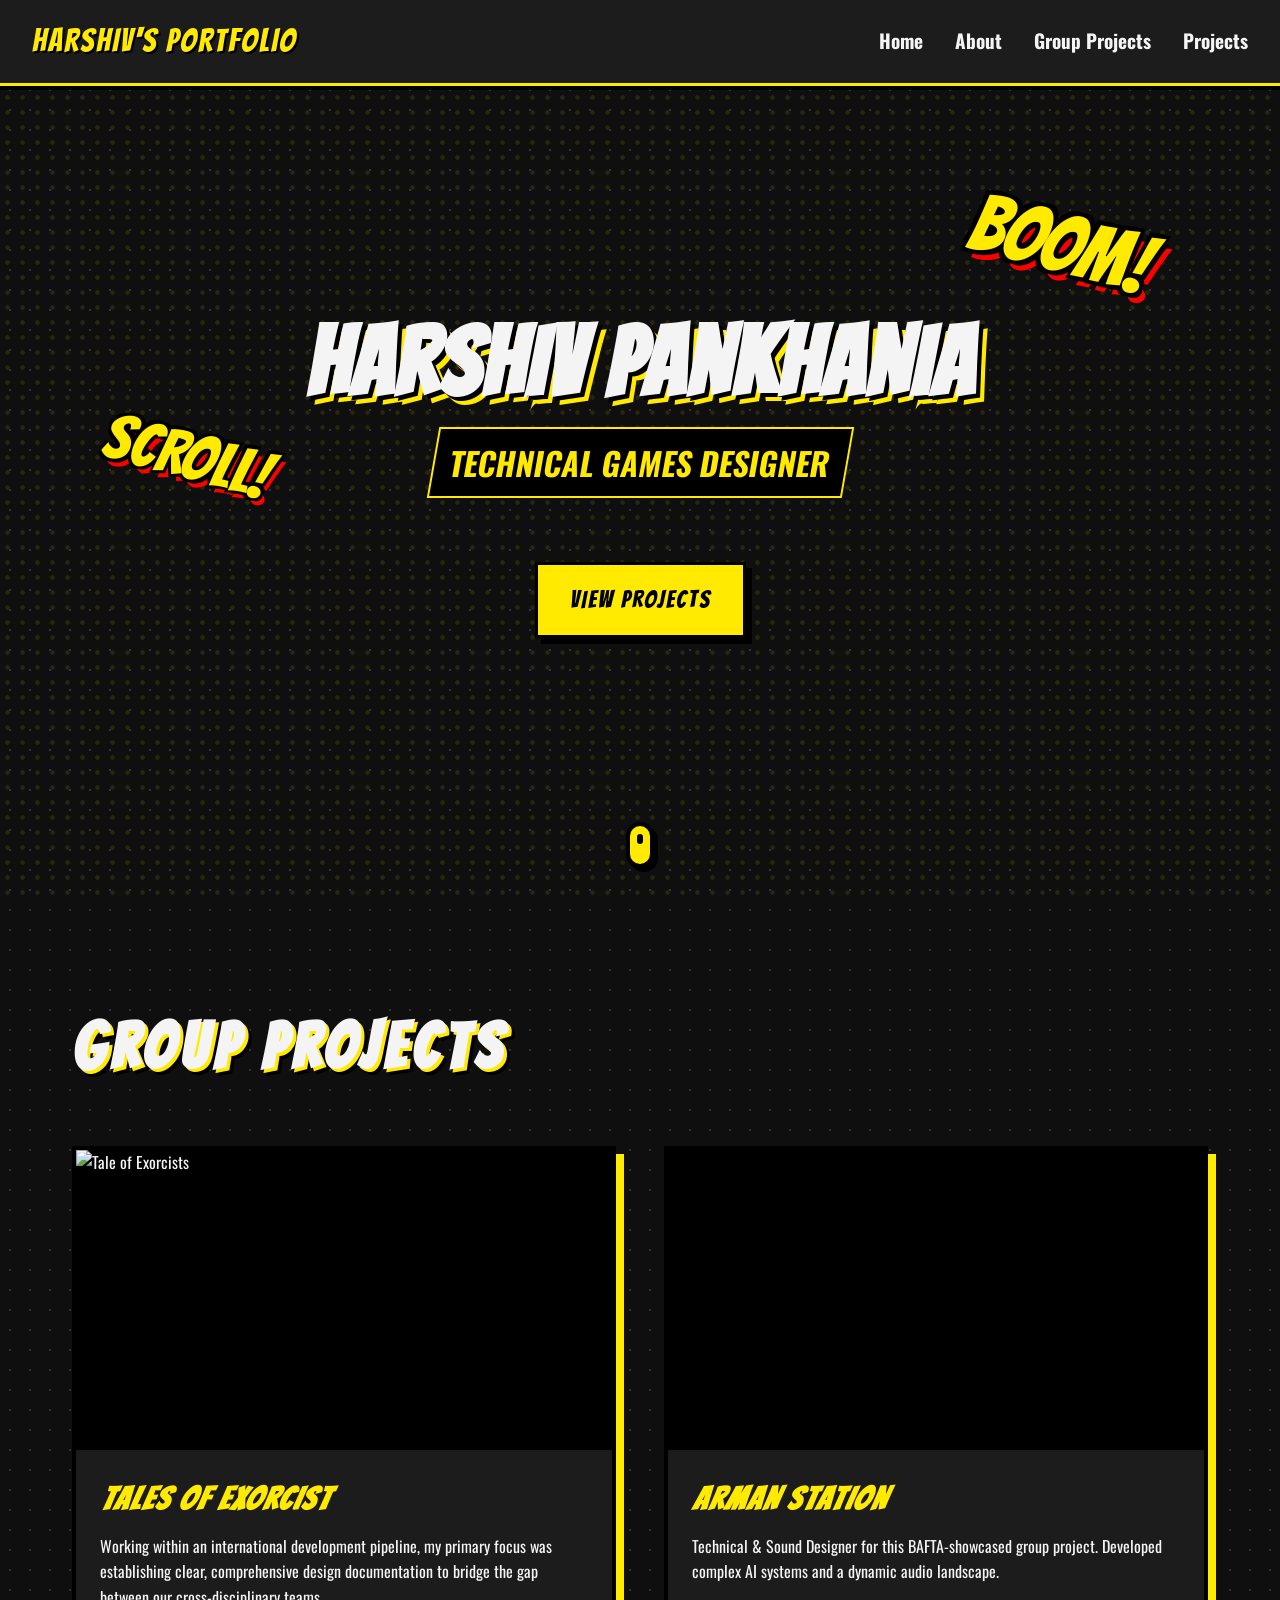
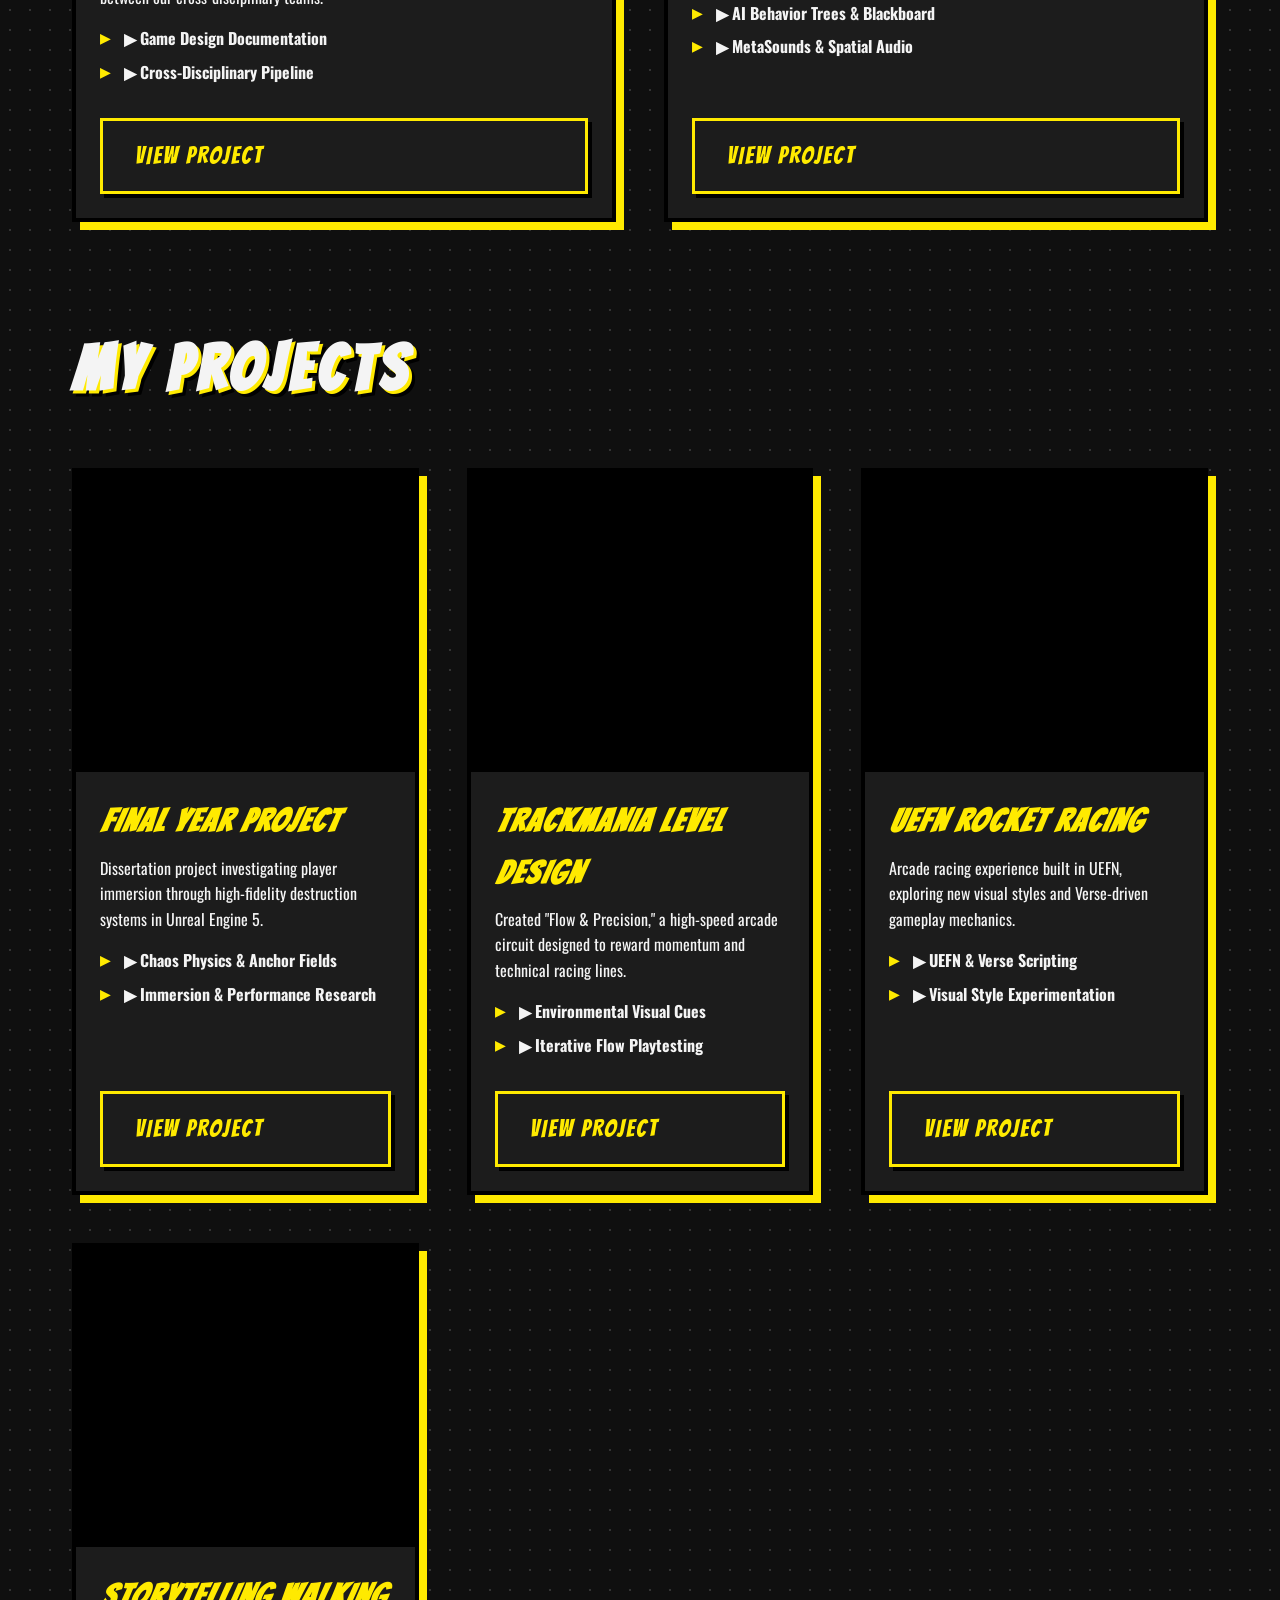
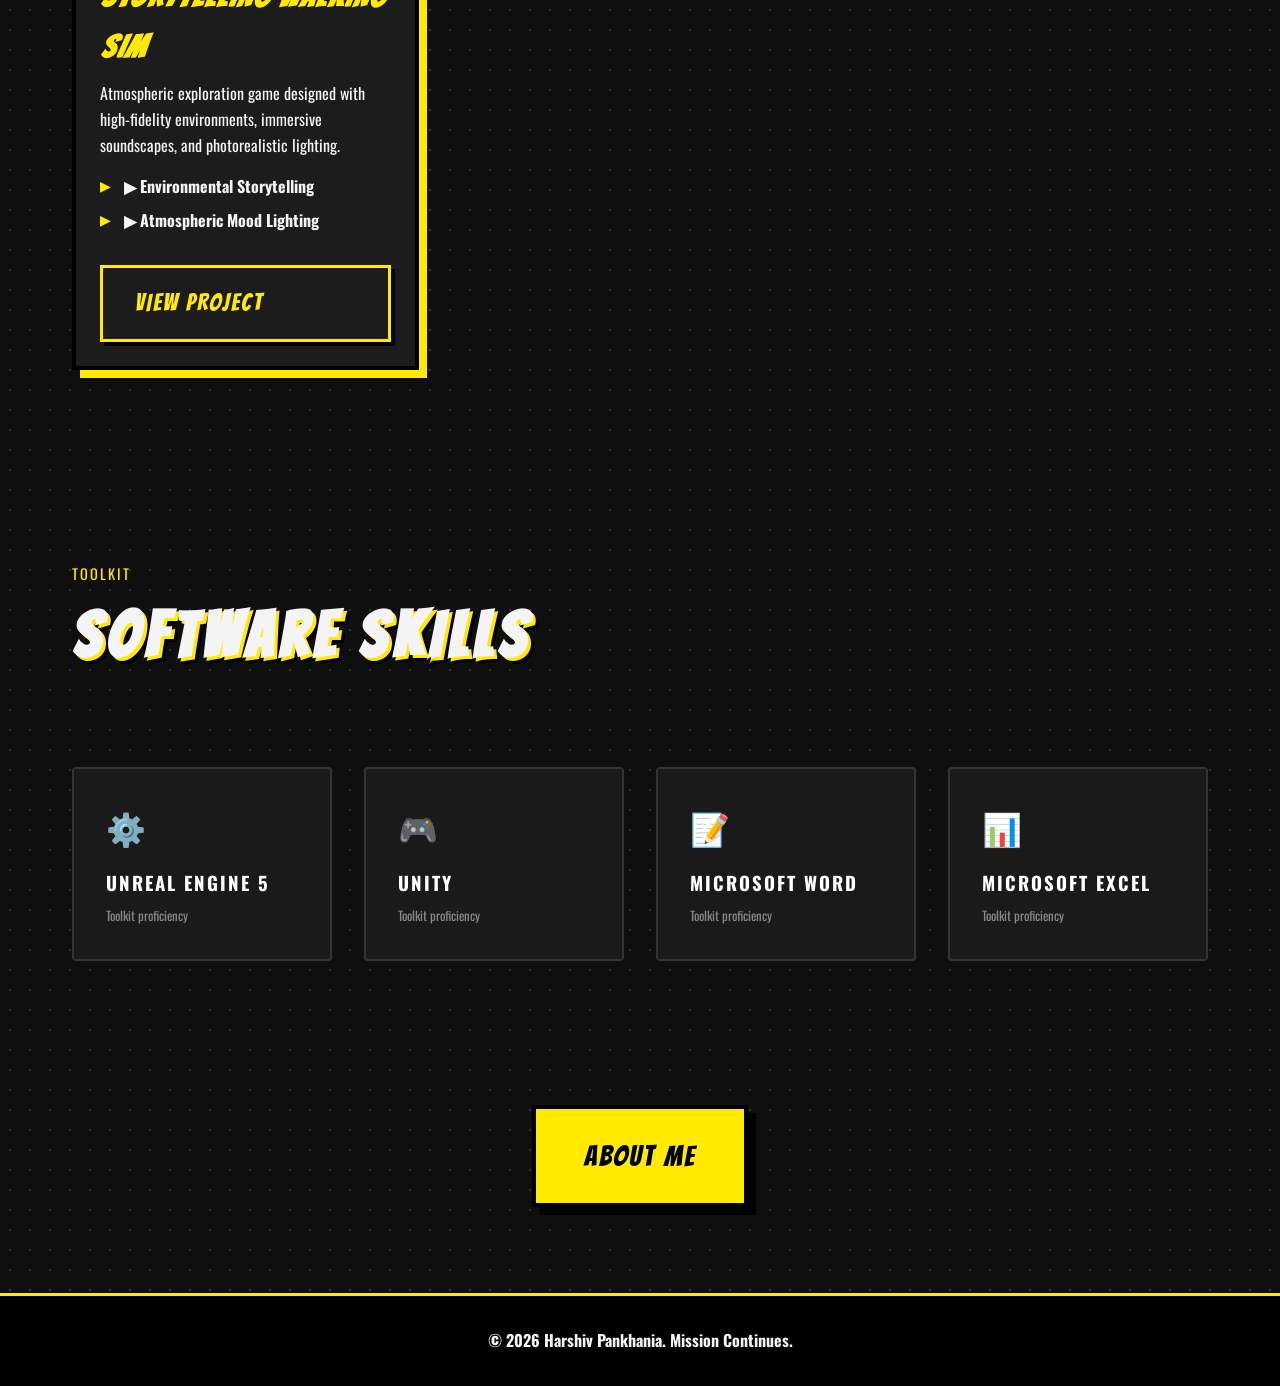
==== commit 6f2e519f: "5" ====
--- a/docs/index.html
+++ b/docs/index.html
@@ -29,12 +29,12 @@
                 </div>
             </div>
             <div class="comic-boom animate-zoom delay-1">BOOM!</div>
+            <div class="comic-scroll-badge animate-zoom delay-2">SCROLL!</div>
             
             <div class="scroll-down-mouse">
                 <div class="mouse-body">
                     <div class="wheel"></div>
                 </div>
-                <div class="scroll-text">SCROLL</div>
             </div>
         </section>
 
--- a/docs/styles.css
+++ b/docs/styles.css
@@ -606,15 +606,6 @@
     animation: comic-scroll-wheel 1.8s infinite cubic-bezier(0.25, 1, 0.5, 1);
 }
 
-.scroll-down-mouse .scroll-text {
-    font-family: var(--font-heading);
-    font-size: 0.9rem;
-    color: #fff;
-    letter-spacing: 2px;
-    text-shadow: -2px -2px 0 #000, 2px -2px 0 #000, -2px 2px 0 #000, 2px 2px 0 #000;
-    text-transform: uppercase;
-}
-
 @keyframes comic-scroll-wheel {
     0% {
         top: 8px;
@@ -636,6 +627,34 @@
     }
 }
 
+/* Comic Scroll Badge (Left Side) */
+.comic-scroll-badge {
+    position: absolute;
+    top: 45%;
+    left: 8%;
+    font-family: var(--font-heading);
+    font-size: 4rem;
+    color: var(--accent-yellow);
+    text-shadow: -3px -3px 0 #000, 3px -3px 0 #000, -3px 3px 0 #000, 3px 3px 0 #000, 6px 6px 0 #ff0000;
+    transform: rotate(-15deg);
+    pointer-events: none;
+    transition: opacity 0.3s, visibility 0.3s;
+}
+
+@media (max-width: 1024px) {
+    .comic-scroll-badge {
+        font-size: 3rem;
+        left: 3%;
+        top: 50%;
+    }
+}
+
+@media (max-width: 768px) {
+    .comic-scroll-badge {
+        display: none;
+    }
+}
+
 @media (max-width: 480px) {
     .scroll-down-mouse {
         bottom: 1.5rem;
@@ -646,9 +665,6 @@
         border-width: 3px;
         border-radius: 12px;
     }
-    .scroll-down-mouse .scroll-text {
-        font-size: 0.8rem;
-    }
 }
 
 .delay-1 { transition-delay: 0.2s; }
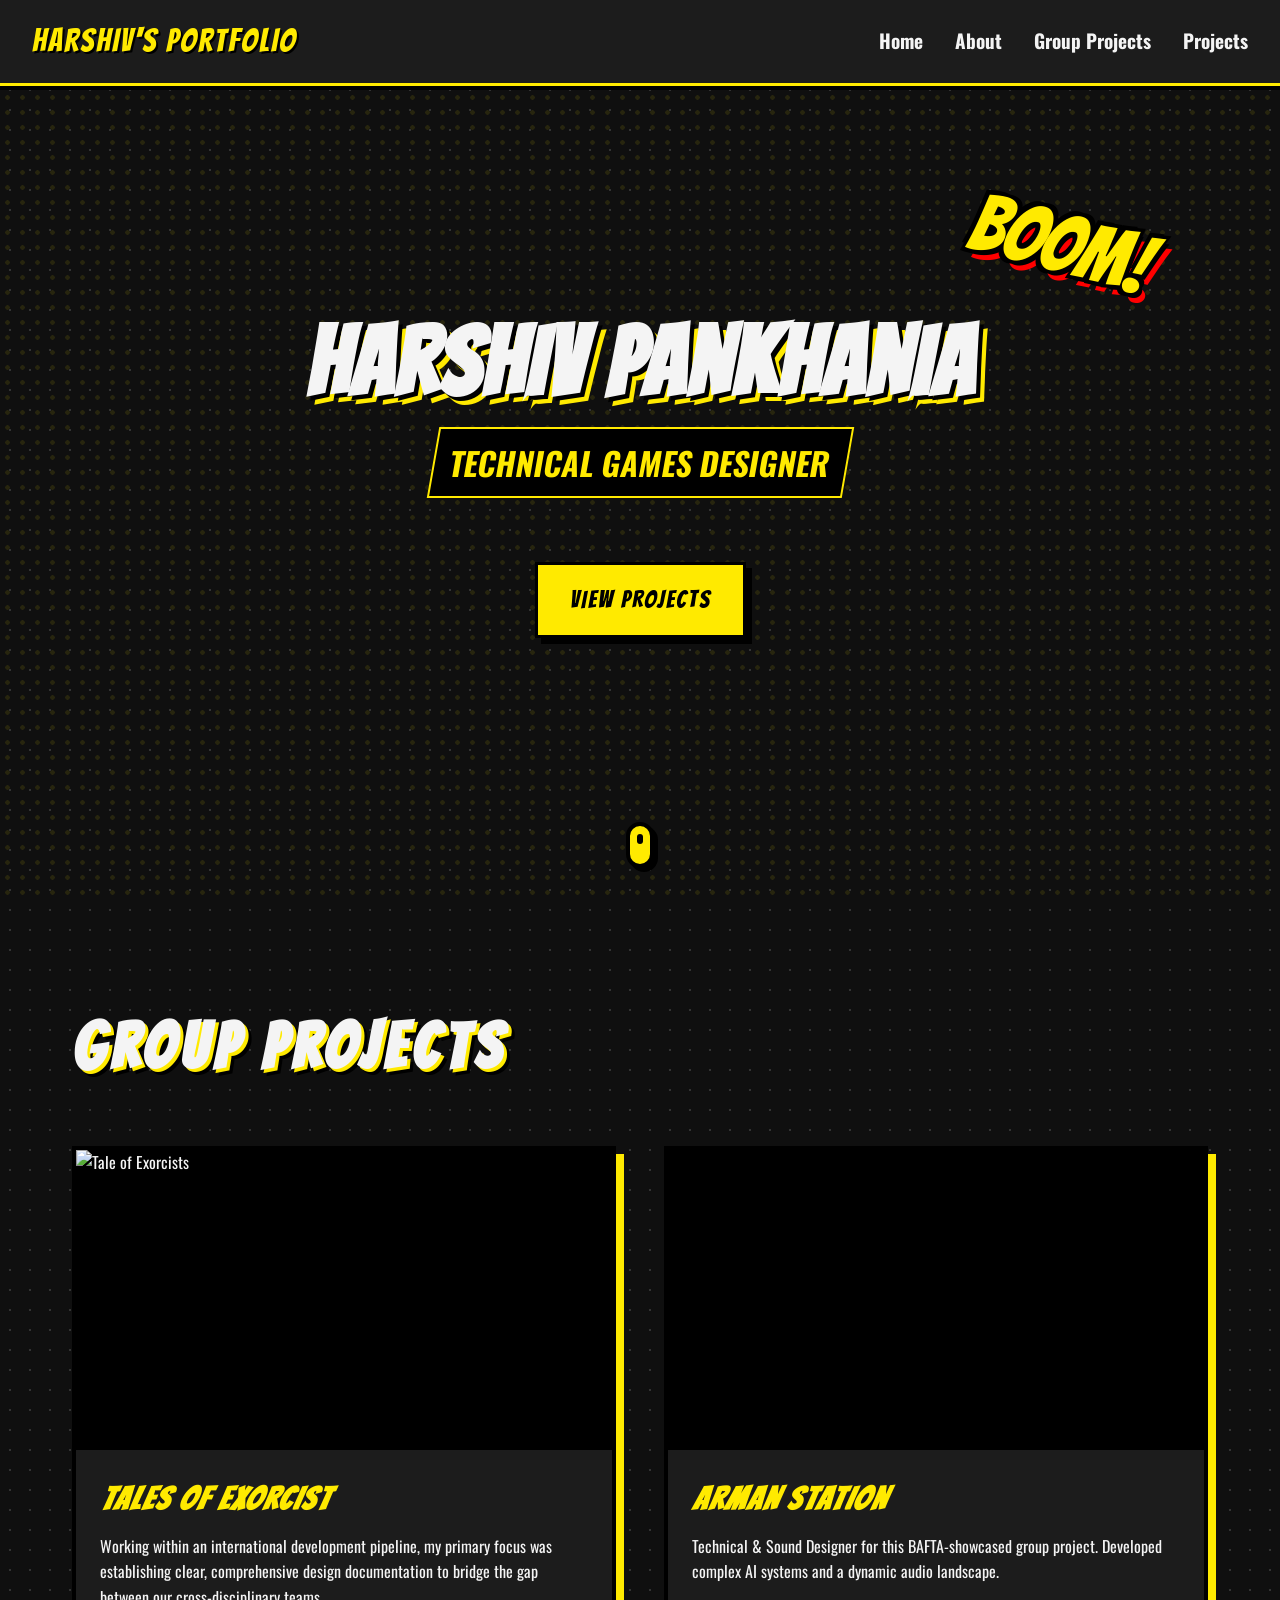
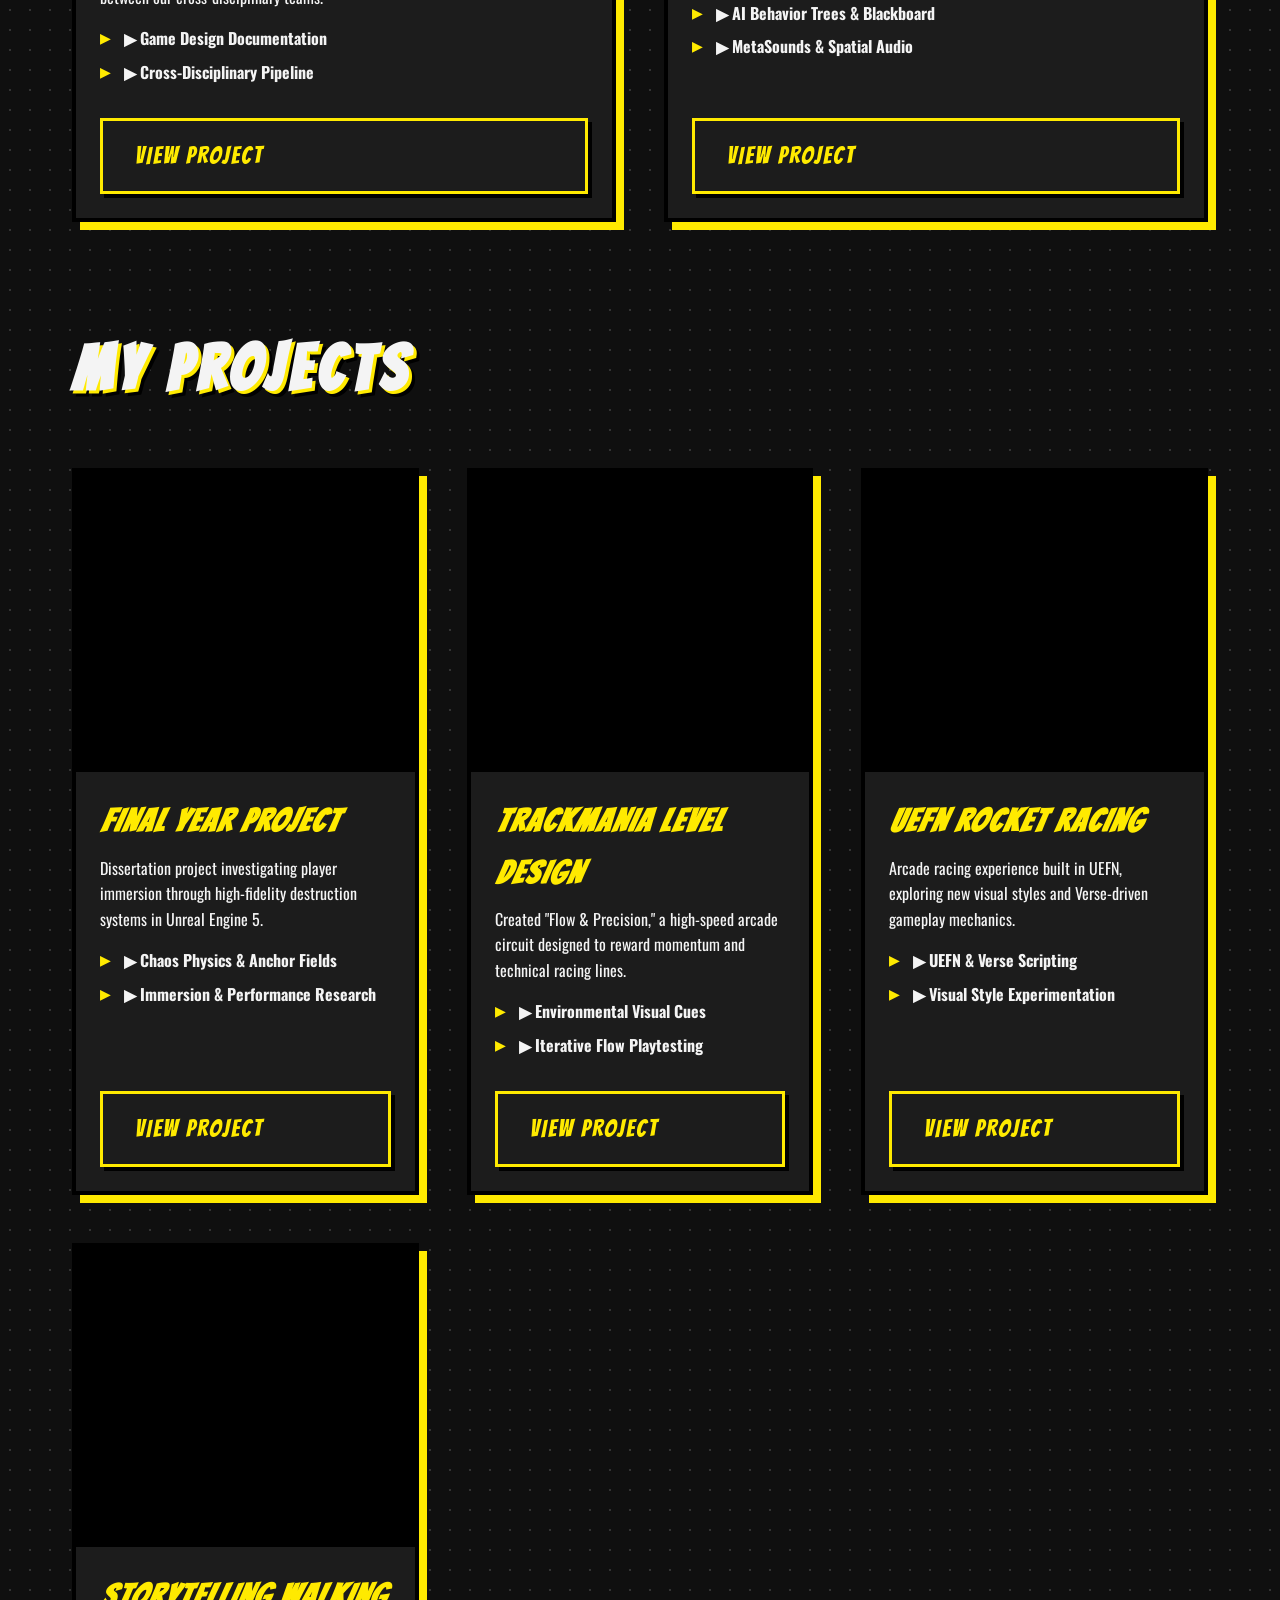
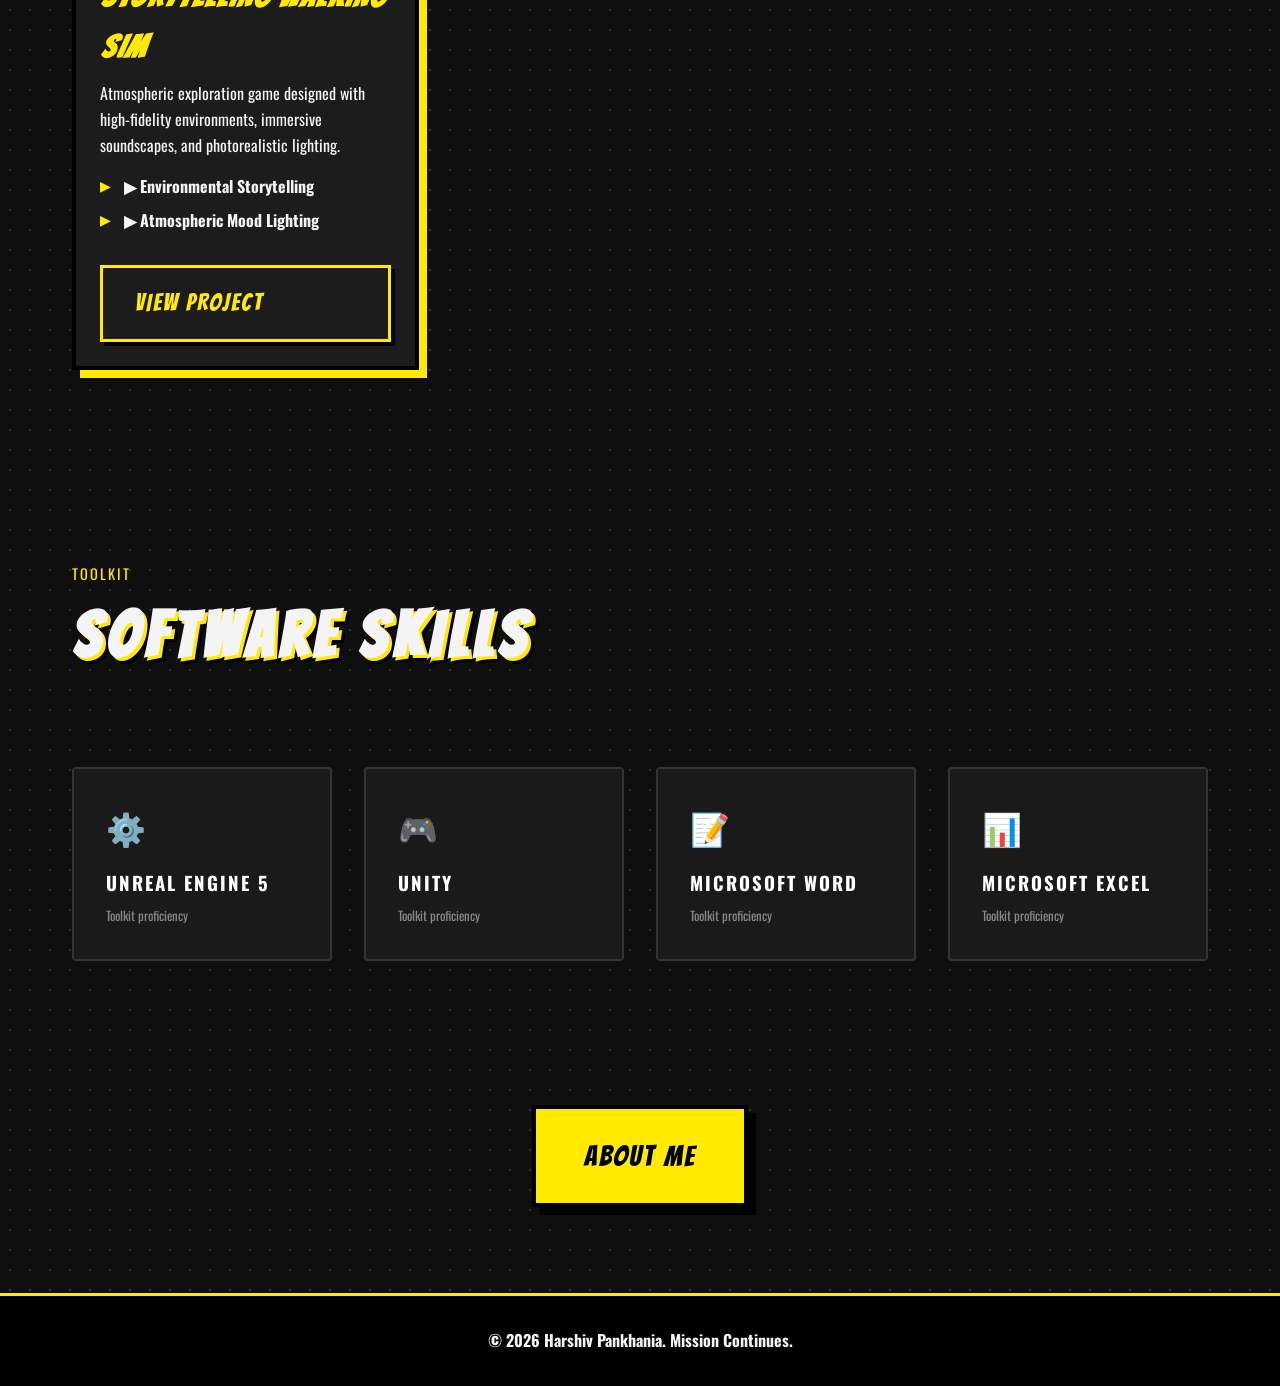
==== commit 86f9f852: "scroll mouse" ====
--- a/docs/index.html
+++ b/docs/index.html
@@ -29,7 +29,6 @@
                 </div>
             </div>
             <div class="comic-boom animate-zoom delay-1">BOOM!</div>
-            <div class="comic-scroll-badge animate-zoom delay-2">SCROLL!</div>
             
             <div class="scroll-down-mouse">
                 <div class="mouse-body">
--- a/docs/styles.css
+++ b/docs/styles.css
@@ -627,33 +627,7 @@
     }
 }
 
-/* Comic Scroll Badge (Left Side) */
-.comic-scroll-badge {
-    position: absolute;
-    top: 45%;
-    left: 8%;
-    font-family: var(--font-heading);
-    font-size: 4rem;
-    color: var(--accent-yellow);
-    text-shadow: -3px -3px 0 #000, 3px -3px 0 #000, -3px 3px 0 #000, 3px 3px 0 #000, 6px 6px 0 #ff0000;
-    transform: rotate(-15deg);
-    pointer-events: none;
-    transition: opacity 0.3s, visibility 0.3s;
-}
-
-@media (max-width: 1024px) {
-    .comic-scroll-badge {
-        font-size: 3rem;
-        left: 3%;
-        top: 50%;
-    }
-}
-
-@media (max-width: 768px) {
-    .comic-scroll-badge {
-        display: none;
-    }
-}
+
 
 @media (max-width: 480px) {
     .scroll-down-mouse {
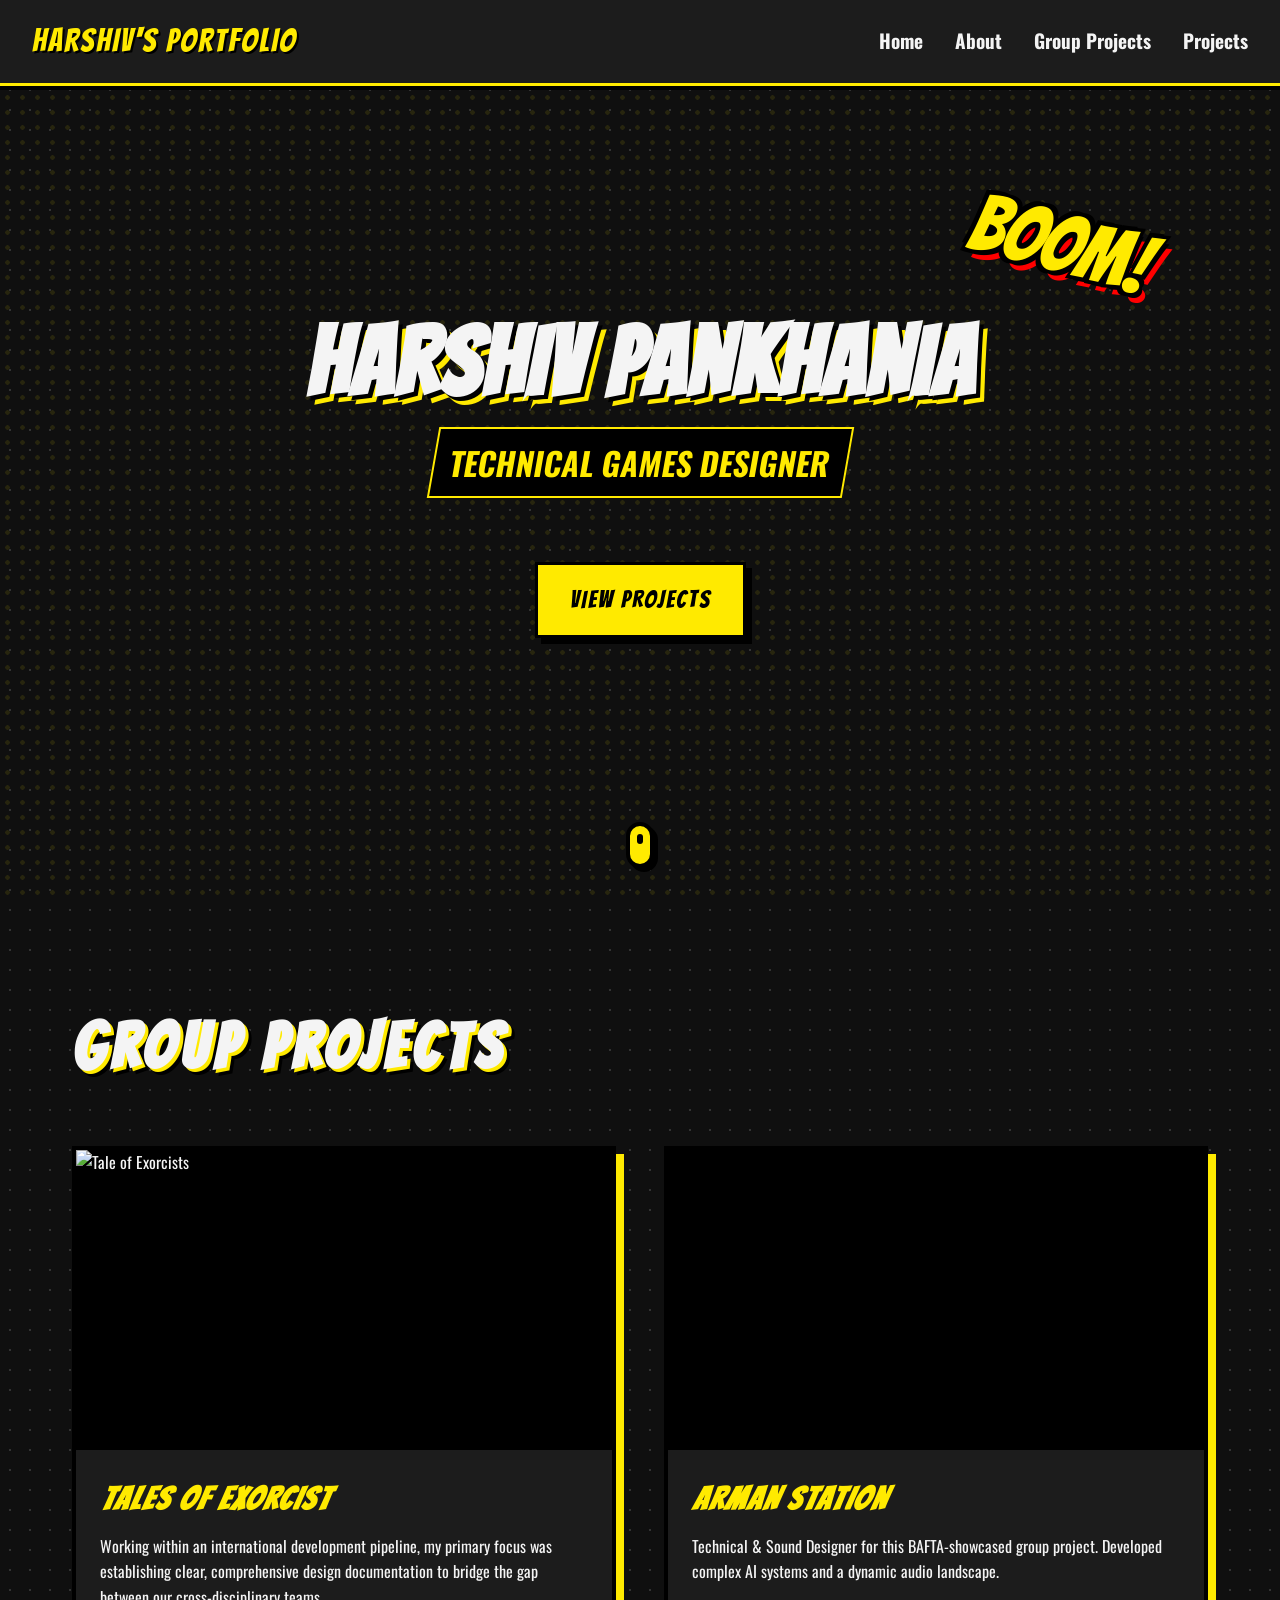
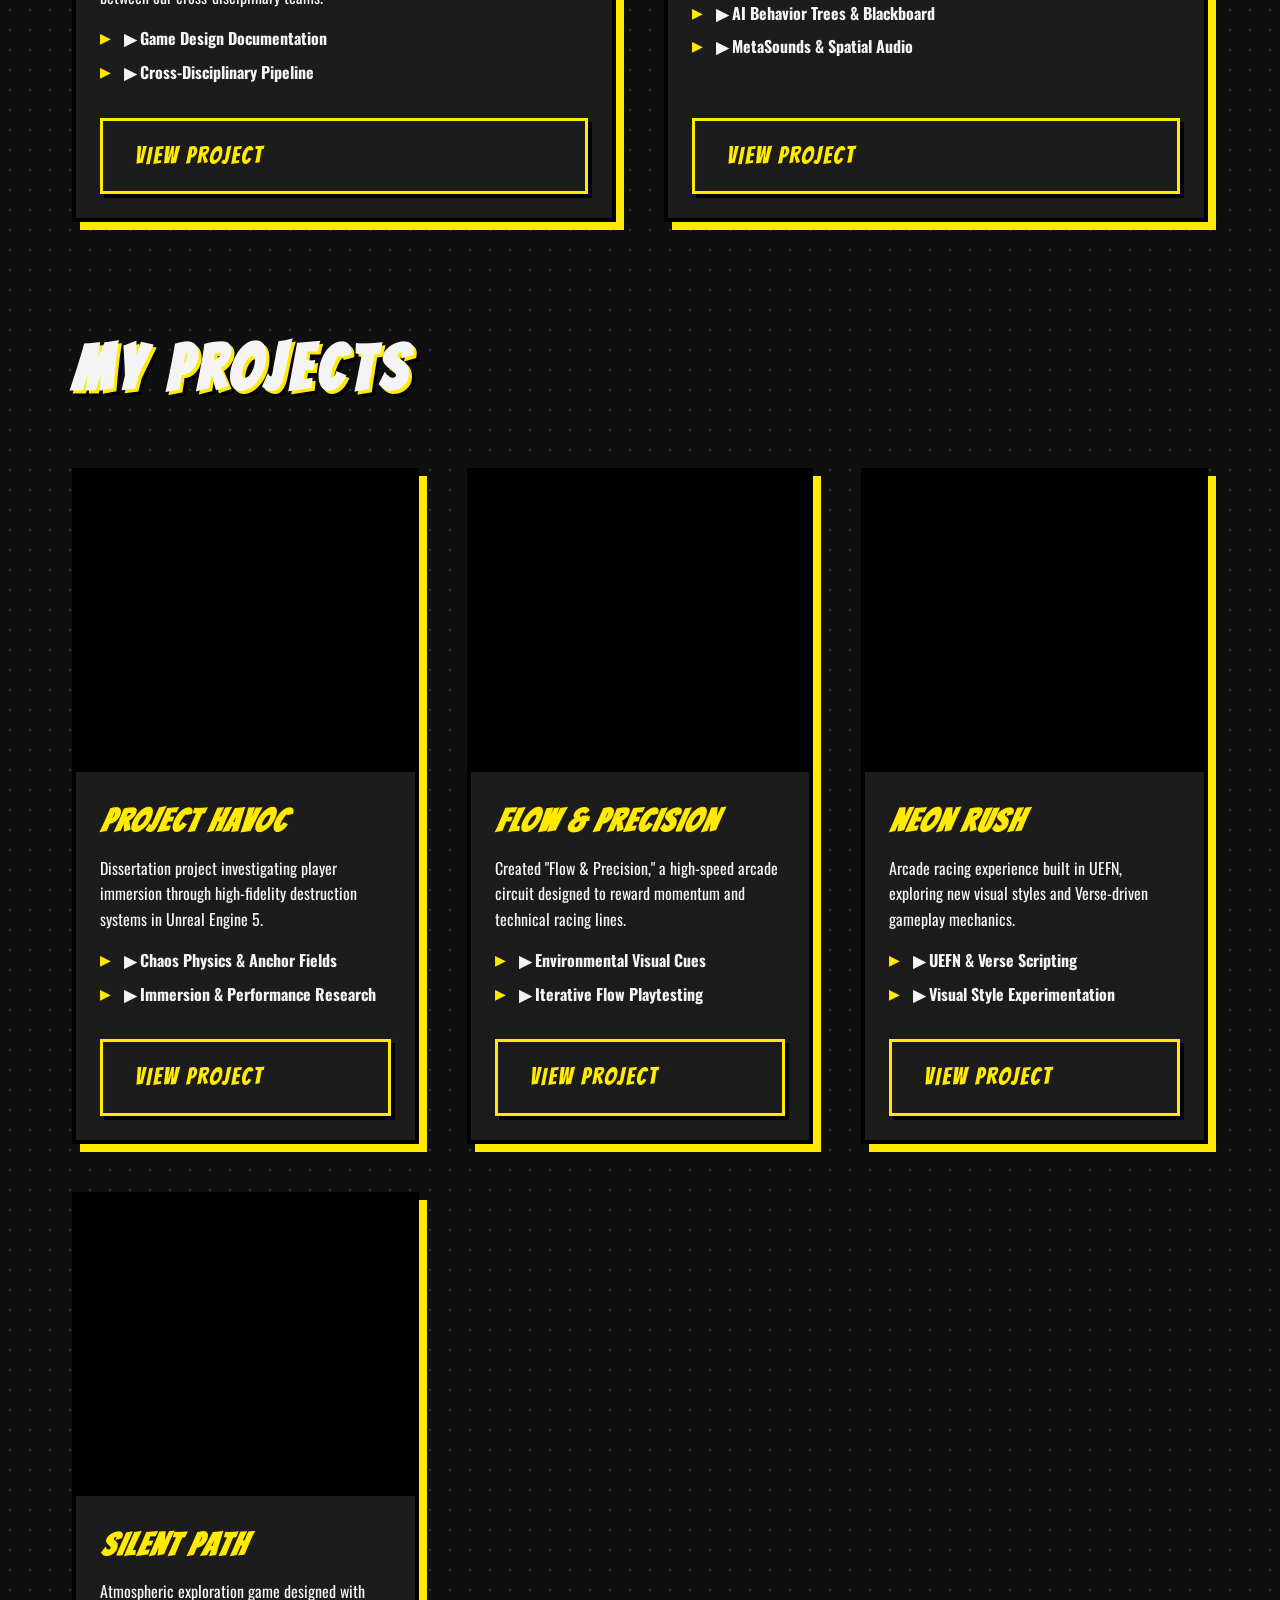
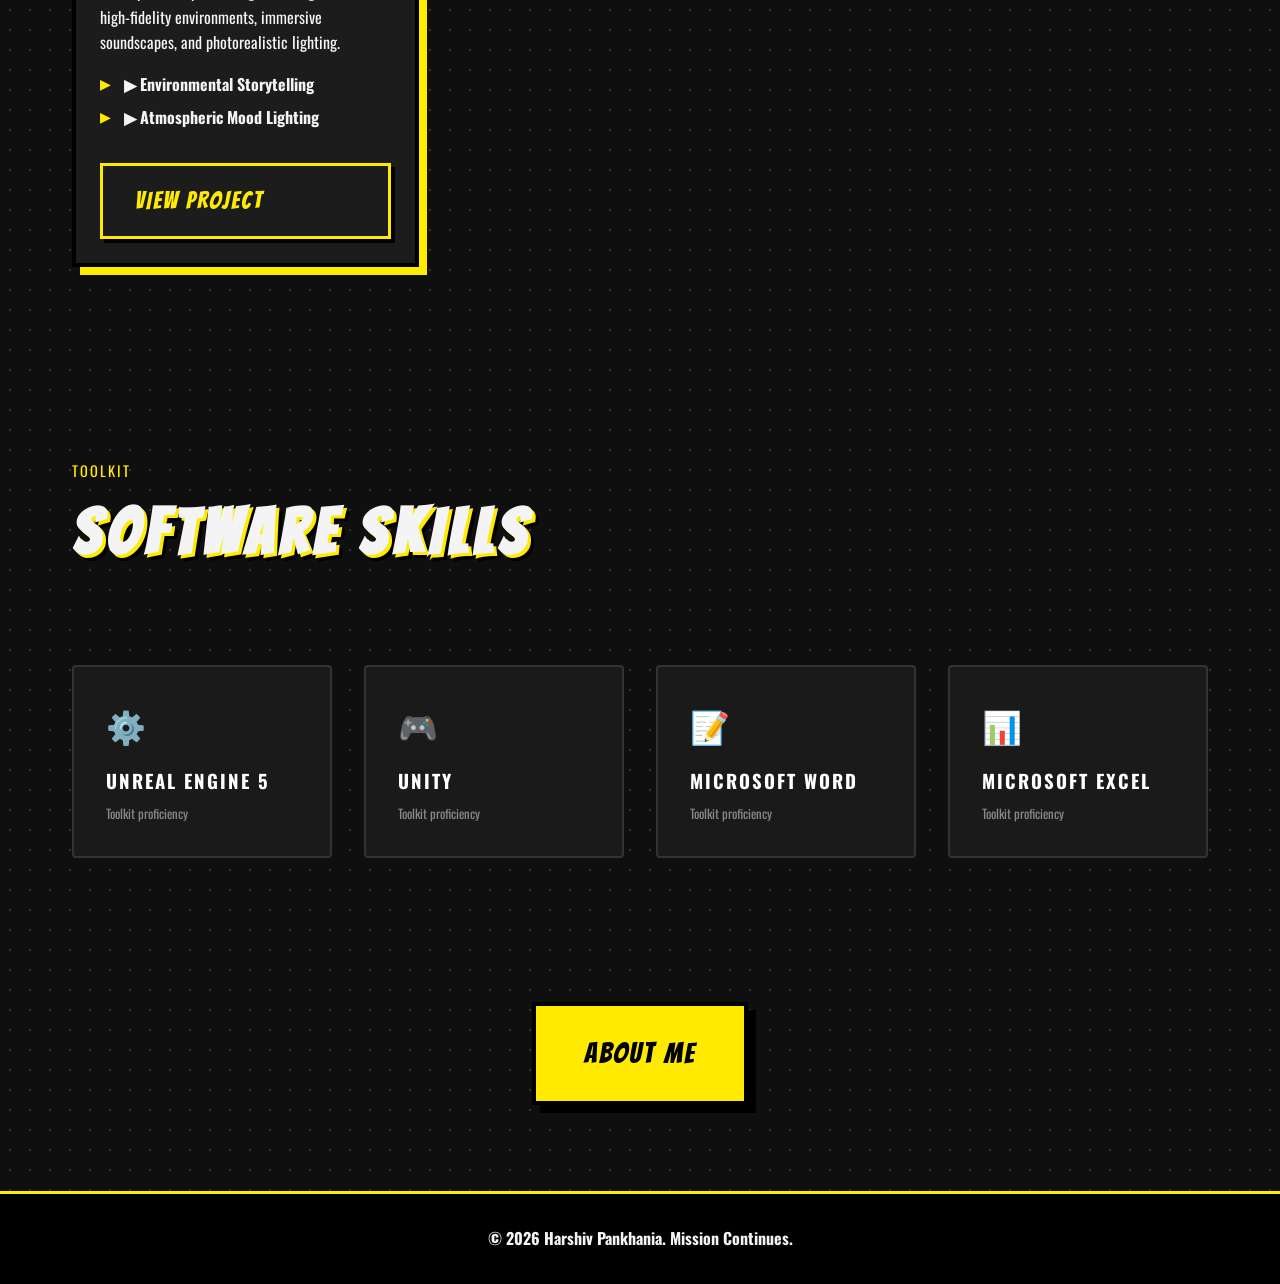
==== commit e7757c4c: "cv" ====
--- a/docs/index.html
+++ b/docs/index.html
@@ -83,7 +83,7 @@
                         <iframe width="100%" height="100%" src="https://www.youtube-nocookie.com/embed/hOui7Ghbya4" frameborder="0" allowfullscreen referrerpolicy="strict-origin-when-cross-origin"></iframe>
                     </div>
                     <div class="project-info">
-                        <h3>FINAL YEAR PROJECT</h3>
+                        <h3>PROJECT HAVOC</h3>
                         <p>Dissertation project investigating player immersion through high-fidelity destruction systems in Unreal Engine 5.</p>
                         <ul>
                             <li>▶ Chaos Physics & Anchor Fields</li>
@@ -99,7 +99,7 @@
                         <iframe width="100%" height="100%" src="https://www.youtube-nocookie.com/embed/lR4w9zaoWlw" frameborder="0" allowfullscreen referrerpolicy="strict-origin-when-cross-origin"></iframe>
                     </div>
                     <div class="project-info">
-                        <h3>TRACKMANIA LEVEL DESIGN</h3>
+                        <h3>FLOW & PRECISION</h3>
                         <p>Created "Flow & Precision," a high-speed arcade circuit designed to reward momentum and technical racing lines.</p>
                         <ul>
                             <li>▶ Environmental Visual Cues</li>
@@ -115,7 +115,7 @@
                         <iframe width="100%" height="100%" src="https://www.youtube-nocookie.com/embed/kszMswV-3co" frameborder="0" allowfullscreen referrerpolicy="strict-origin-when-cross-origin"></iframe>
                     </div>
                     <div class="project-info">
-                        <h3>UEFN ROCKET RACING</h3>
+                        <h3>NEON RUSH</h3>
                         <p>Arcade racing experience built in UEFN, exploring new visual styles and Verse-driven gameplay mechanics.</p>
                         <ul>
                             <li>▶ UEFN & Verse Scripting</li>
@@ -131,7 +131,7 @@
                         <iframe width="100%" height="100%" src="https://www.youtube-nocookie.com/embed/fud-09PrWEw" frameborder="0" allowfullscreen referrerpolicy="strict-origin-when-cross-origin"></iframe>
                     </div>
                     <div class="project-info">
-                        <h3>STORYTELLING WALKING SIM</h3>
+                        <h3>SILENT PATH</h3>
                         <p>Atmospheric exploration game designed with high-fidelity environments, immersive soundscapes, and photorealistic lighting.</p>
                         <ul>
                             <li>▶ Environmental Storytelling</li>
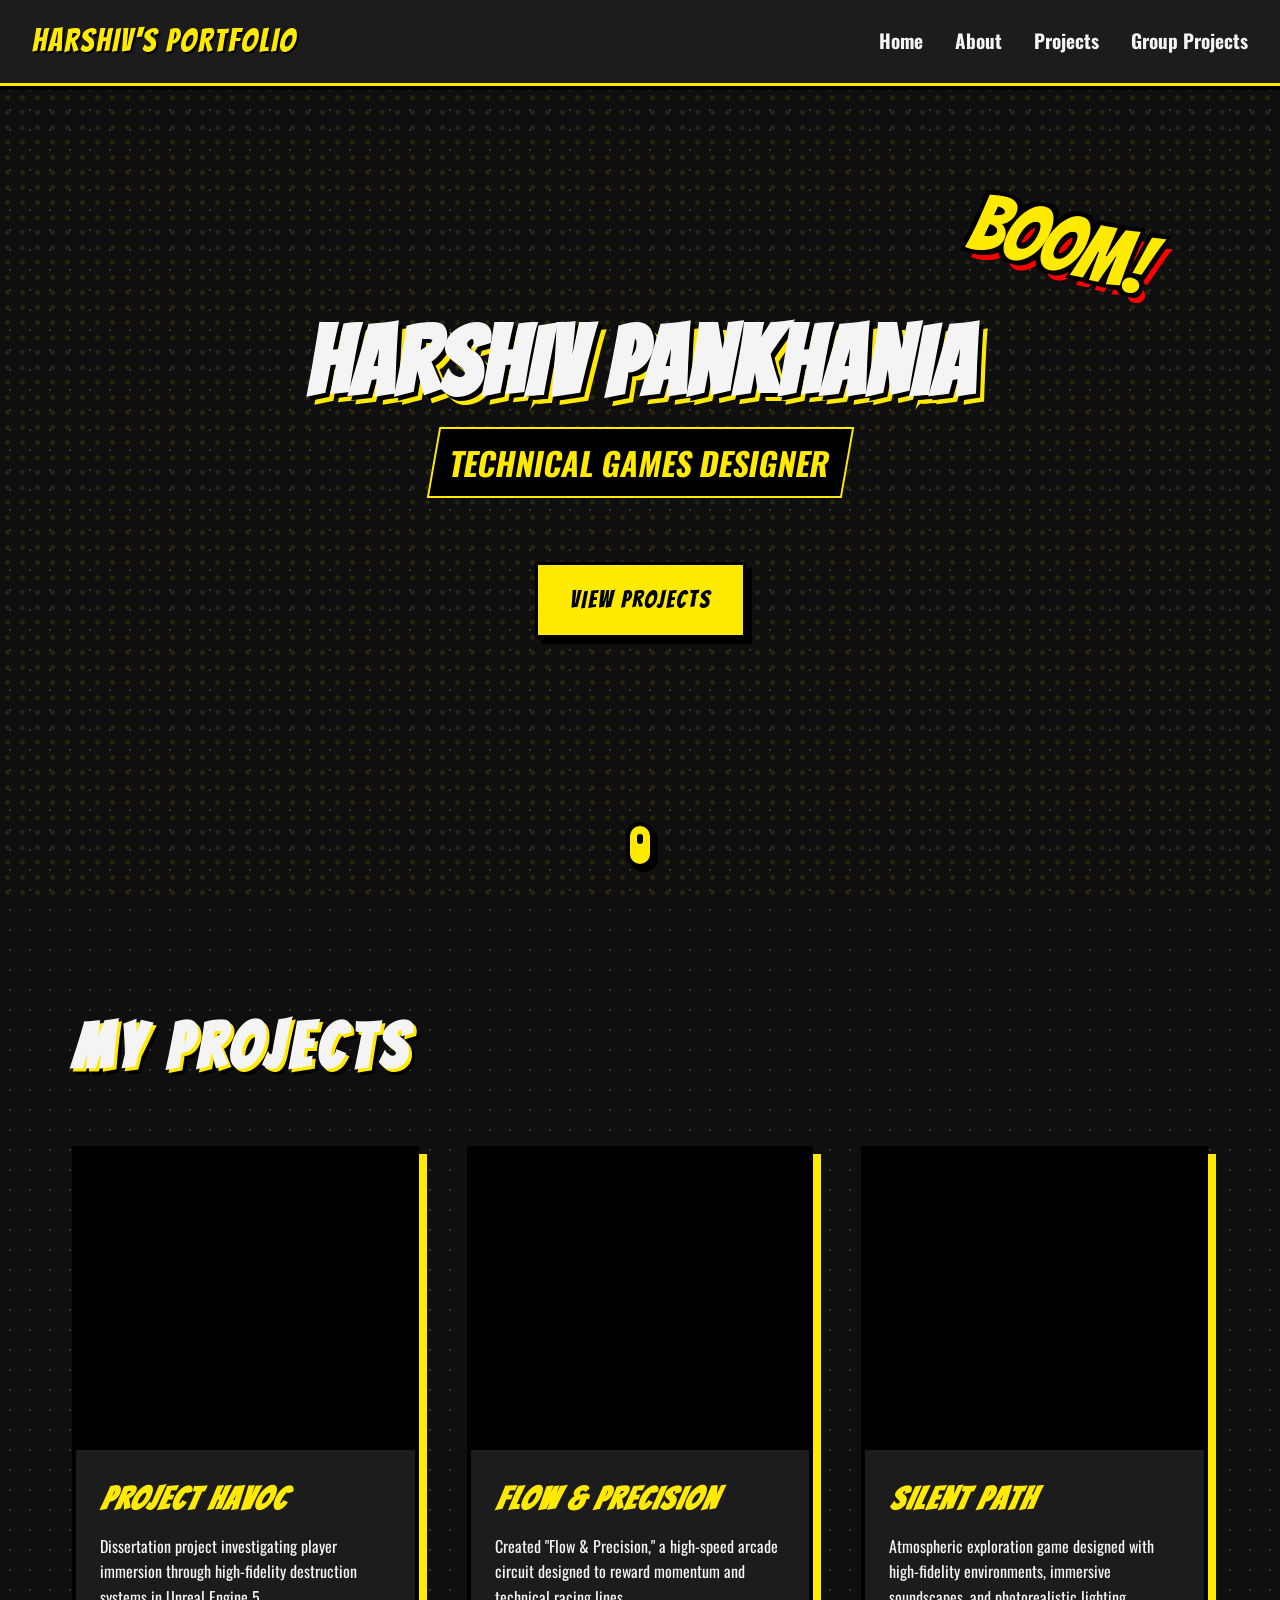
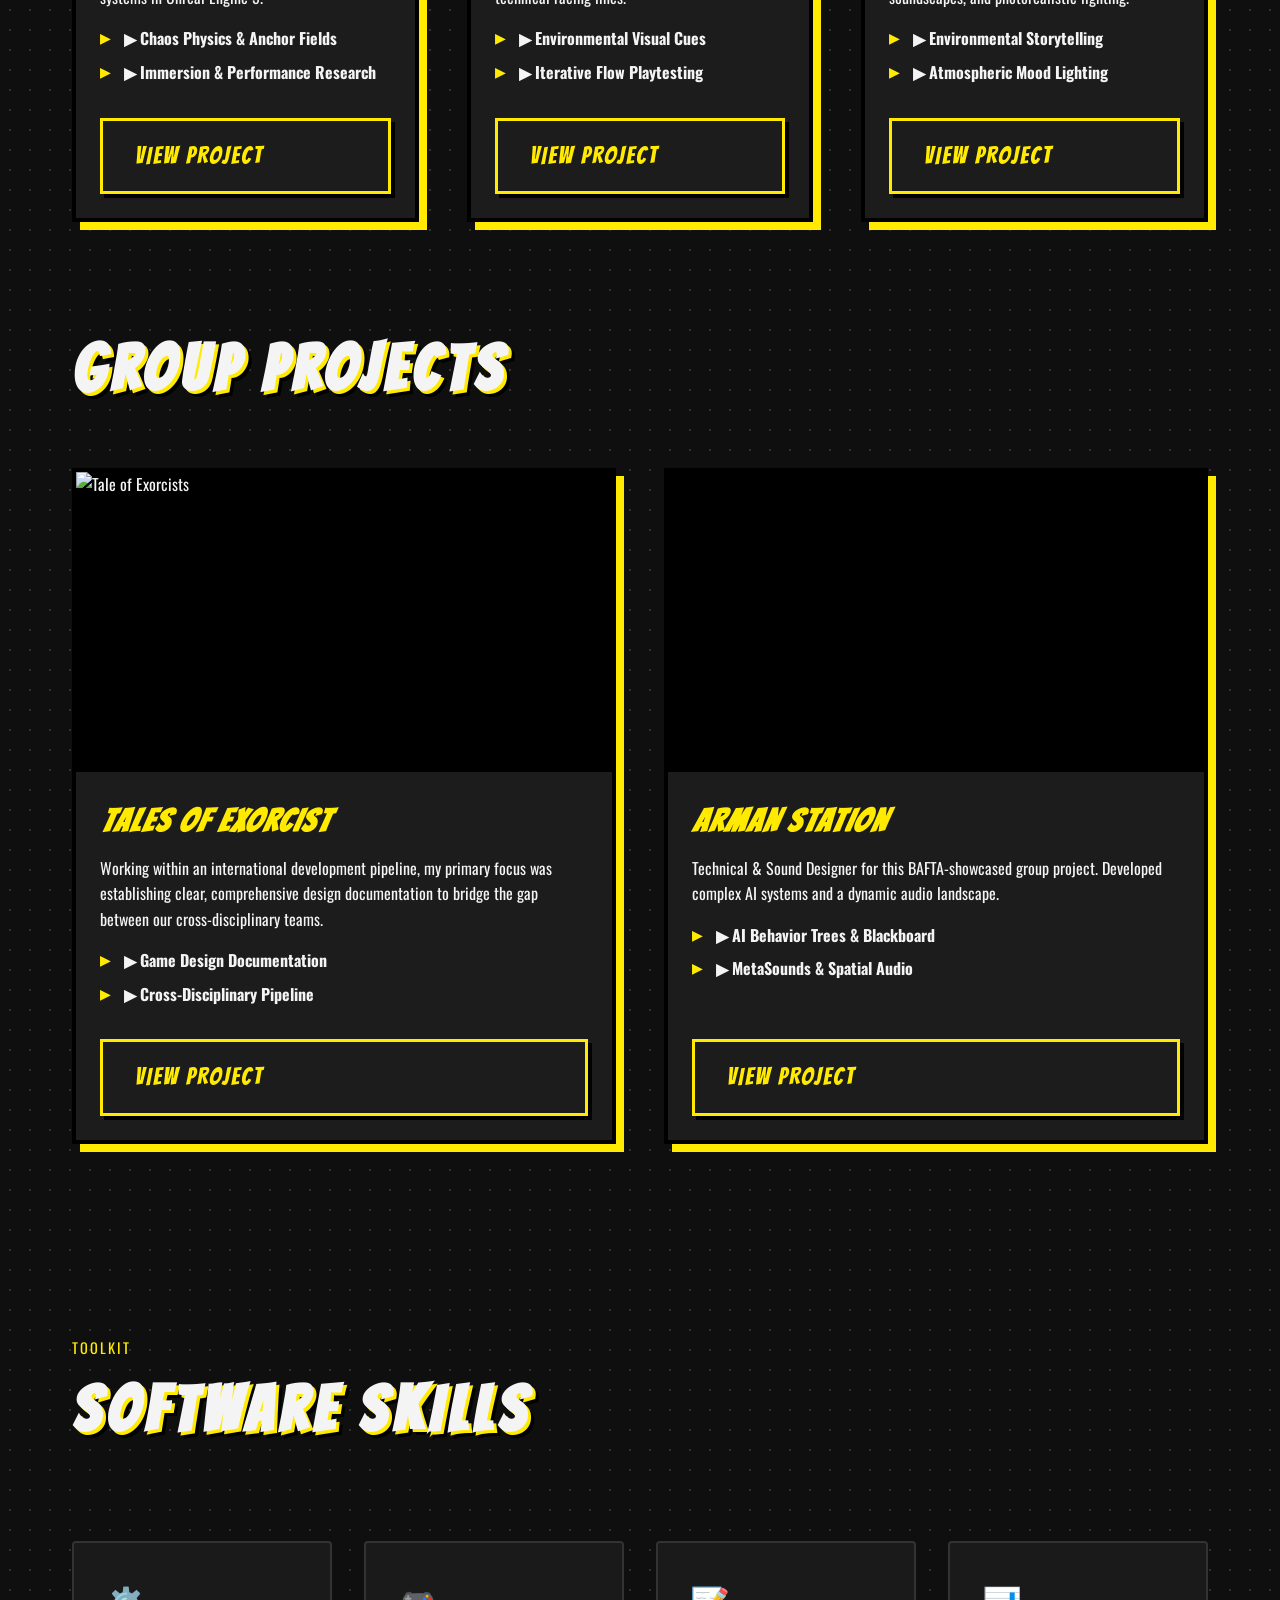
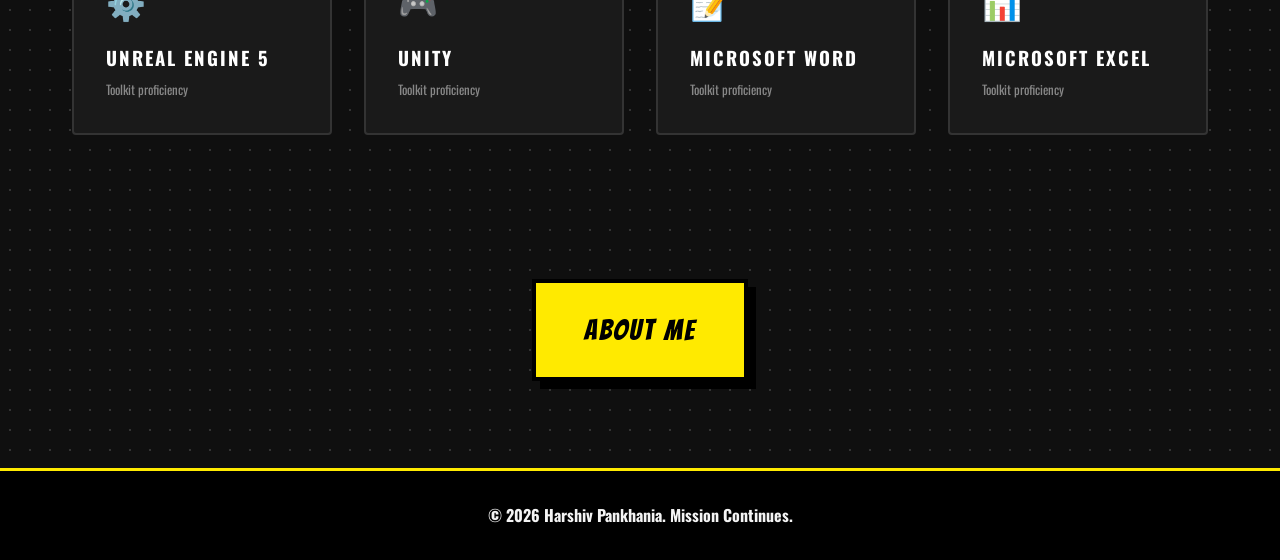
==== commit f4005051: "neon gone" ====
--- a/docs/index.html
+++ b/docs/index.html
@@ -13,8 +13,8 @@
         <ul class="nav-links">
             <li><a href="#home">Home</a></li>
             <li><a href="about.html">About</a></li>
+            <li><a href="#projects">Projects</a></li>
             <li><a href="#group-projects">Group Projects</a></li>
-            <li><a href="#projects">Projects</a></li>
         </ul>
     </nav>
 
@@ -37,44 +37,7 @@
             </div>
         </section>
 
-        <section id="group-projects" class="panel-section">
-            <h2 class="section-title animate-slide-left" style="letter-spacing: 6px;">GROUP PROJECTS</h2>
-            <div class="projects-grid">
-                <!-- Tales of Exorcist -->
-                <article class="project-card animate-pop">
-                    <div class="project-img">
-                        <img src="https://cdn.akamai.steamstatic.com/steam/apps/3208960/header.jpg" alt="Tale of Exorcists" style="width: 100%; height: 100%; object-fit: cover;">
-                    </div>
-                    <div class="project-info">
-                        <h3 style="font-style: italic;">TALES OF EXORCIST</h3>
-                        <p>Working within an international development pipeline, my primary focus was establishing clear, comprehensive design documentation to bridge the gap between our cross-disciplinary teams.</p>
-                        <ul>
-                            <li>▶ Game Design Documentation</li>
-                            <li>▶ Cross-Disciplinary Pipeline</li>
-                        </ul>
-                        <a href="https://store.steampowered.com/app/3208960/Tale_of_Exorcists/" target="_blank" class="btn secondary-btn">VIEW PROJECT</a>
-                    </div>
-                </article>
-
-                <!-- Arman Station -->
-                <article class="project-card animate-pop delay-1">
-                    <div class="project-img">
-                        <iframe width="100%" height="100%" src="https://www.youtube-nocookie.com/embed/fUqVY4WOuy4" frameborder="0" allowfullscreen referrerpolicy="strict-origin-when-cross-origin"></iframe>
-                    </div>
-                    <div class="project-info">
-                        <h3>ARMAN STATION</h3>
-                        <p>Technical & Sound Designer for this BAFTA-showcased group project. Developed complex AI systems and a dynamic audio landscape.</p>
-                        <ul>
-                            <li>▶ AI Behavior Trees & Blackboard</li>
-                            <li>▶ MetaSounds & Spatial Audio</li>
-                        </ul>
-                        <a href="project-alien.html" class="btn secondary-btn">VIEW PROJECT</a>
-                    </div>
-                </article>
-            </div>
-        </section>
-
-        <section id="projects" class="panel-section" style="padding-top: 0;">
+        <section id="projects" class="panel-section">
             <h2 class="section-title animate-slide-left" style="letter-spacing: 6px;">MY PROJECTS</h2>
             <div class="projects-grid">
                 <!-- Final Year Project -->
@@ -109,24 +72,8 @@
                     </div>
                 </article>
 
-                <!-- UEFN -->
+                <!-- Walking Simulator -->
                 <article class="project-card animate-pop">
-                    <div class="project-img">
-                        <iframe width="100%" height="100%" src="https://www.youtube-nocookie.com/embed/kszMswV-3co" frameborder="0" allowfullscreen referrerpolicy="strict-origin-when-cross-origin"></iframe>
-                    </div>
-                    <div class="project-info">
-                        <h3>NEON RUSH</h3>
-                        <p>Arcade racing experience built in UEFN, exploring new visual styles and Verse-driven gameplay mechanics.</p>
-                        <ul>
-                            <li>▶ UEFN & Verse Scripting</li>
-                            <li>▶ Visual Style Experimentation</li>
-                        </ul>
-                        <a href="project-uefn.html" class="btn secondary-btn">VIEW PROJECT</a>
-                    </div>
-                </article>
-
-                <!-- Walking Simulator -->
-                <article class="project-card animate-pop delay-1">
                     <div class="project-img">
                         <iframe width="100%" height="100%" src="https://www.youtube-nocookie.com/embed/fud-09PrWEw" frameborder="0" allowfullscreen referrerpolicy="strict-origin-when-cross-origin"></iframe>
                     </div>
@@ -138,6 +85,43 @@
                             <li>▶ Atmospheric Mood Lighting</li>
                         </ul>
                         <a href="project-walking.html" class="btn secondary-btn">VIEW PROJECT</a>
+                    </div>
+                </article>
+            </div>
+        </section>
+
+        <section id="group-projects" class="panel-section" style="padding-top: 0;">
+            <h2 class="section-title animate-slide-left" style="letter-spacing: 6px;">GROUP PROJECTS</h2>
+            <div class="projects-grid">
+                <!-- Tales of Exorcist -->
+                <article class="project-card animate-pop">
+                    <div class="project-img">
+                        <img src="https://cdn.akamai.steamstatic.com/steam/apps/3208960/header.jpg" alt="Tale of Exorcists" style="width: 100%; height: 100%; object-fit: cover;">
+                    </div>
+                    <div class="project-info">
+                        <h3 style="font-style: italic;">TALES OF EXORCIST</h3>
+                        <p>Working within an international development pipeline, my primary focus was establishing clear, comprehensive design documentation to bridge the gap between our cross-disciplinary teams.</p>
+                        <ul>
+                            <li>▶ Game Design Documentation</li>
+                            <li>▶ Cross-Disciplinary Pipeline</li>
+                        </ul>
+                        <a href="https://store.steampowered.com/app/3208960/Tale_of_Exorcists/" target="_blank" class="btn secondary-btn">VIEW PROJECT</a>
+                    </div>
+                </article>
+
+                <!-- Arman Station -->
+                <article class="project-card animate-pop delay-1">
+                    <div class="project-img">
+                        <iframe width="100%" height="100%" src="https://www.youtube-nocookie.com/embed/fUqVY4WOuy4" frameborder="0" allowfullscreen referrerpolicy="strict-origin-when-cross-origin"></iframe>
+                    </div>
+                    <div class="project-info">
+                        <h3>ARMAN STATION</h3>
+                        <p>Technical & Sound Designer for this BAFTA-showcased group project. Developed complex AI systems and a dynamic audio landscape.</p>
+                        <ul>
+                            <li>▶ AI Behavior Trees & Blackboard</li>
+                            <li>▶ MetaSounds & Spatial Audio</li>
+                        </ul>
+                        <a href="project-alien.html" class="btn secondary-btn">VIEW PROJECT</a>
                     </div>
                 </article>
             </div>
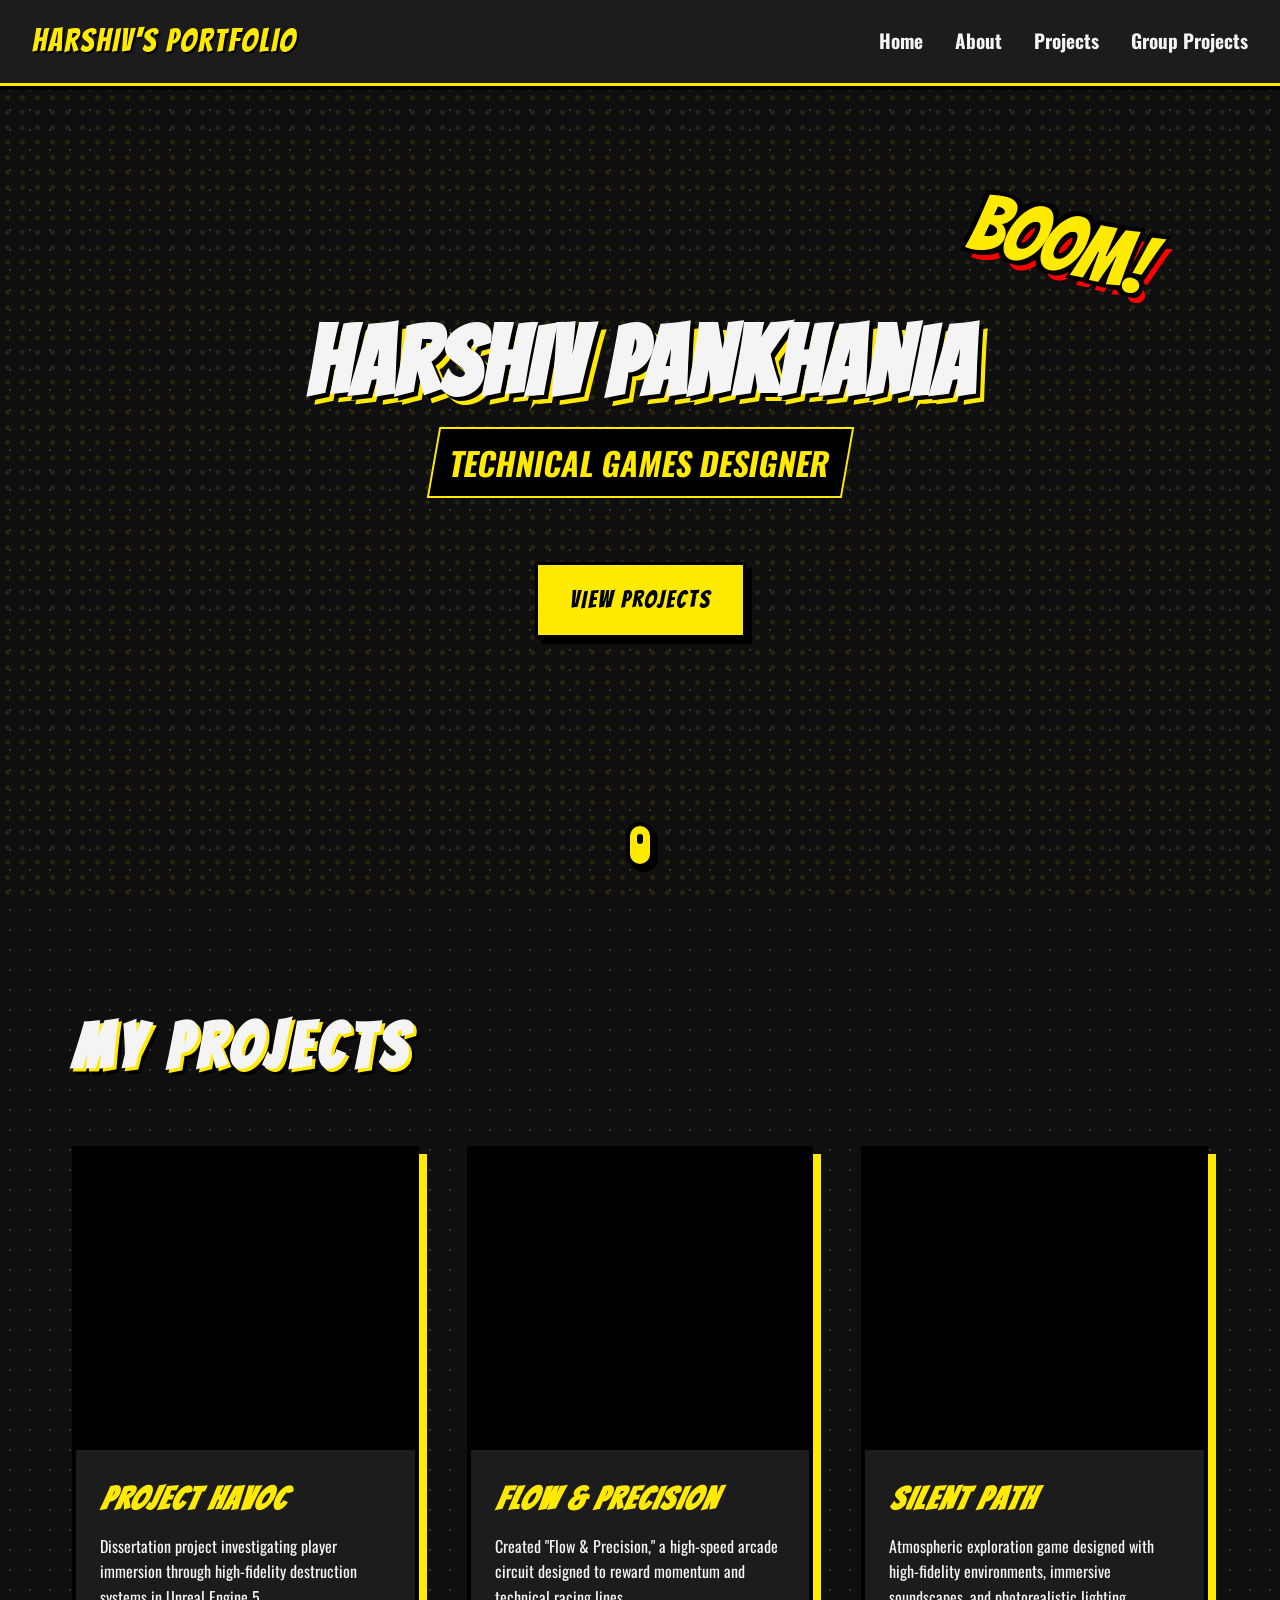
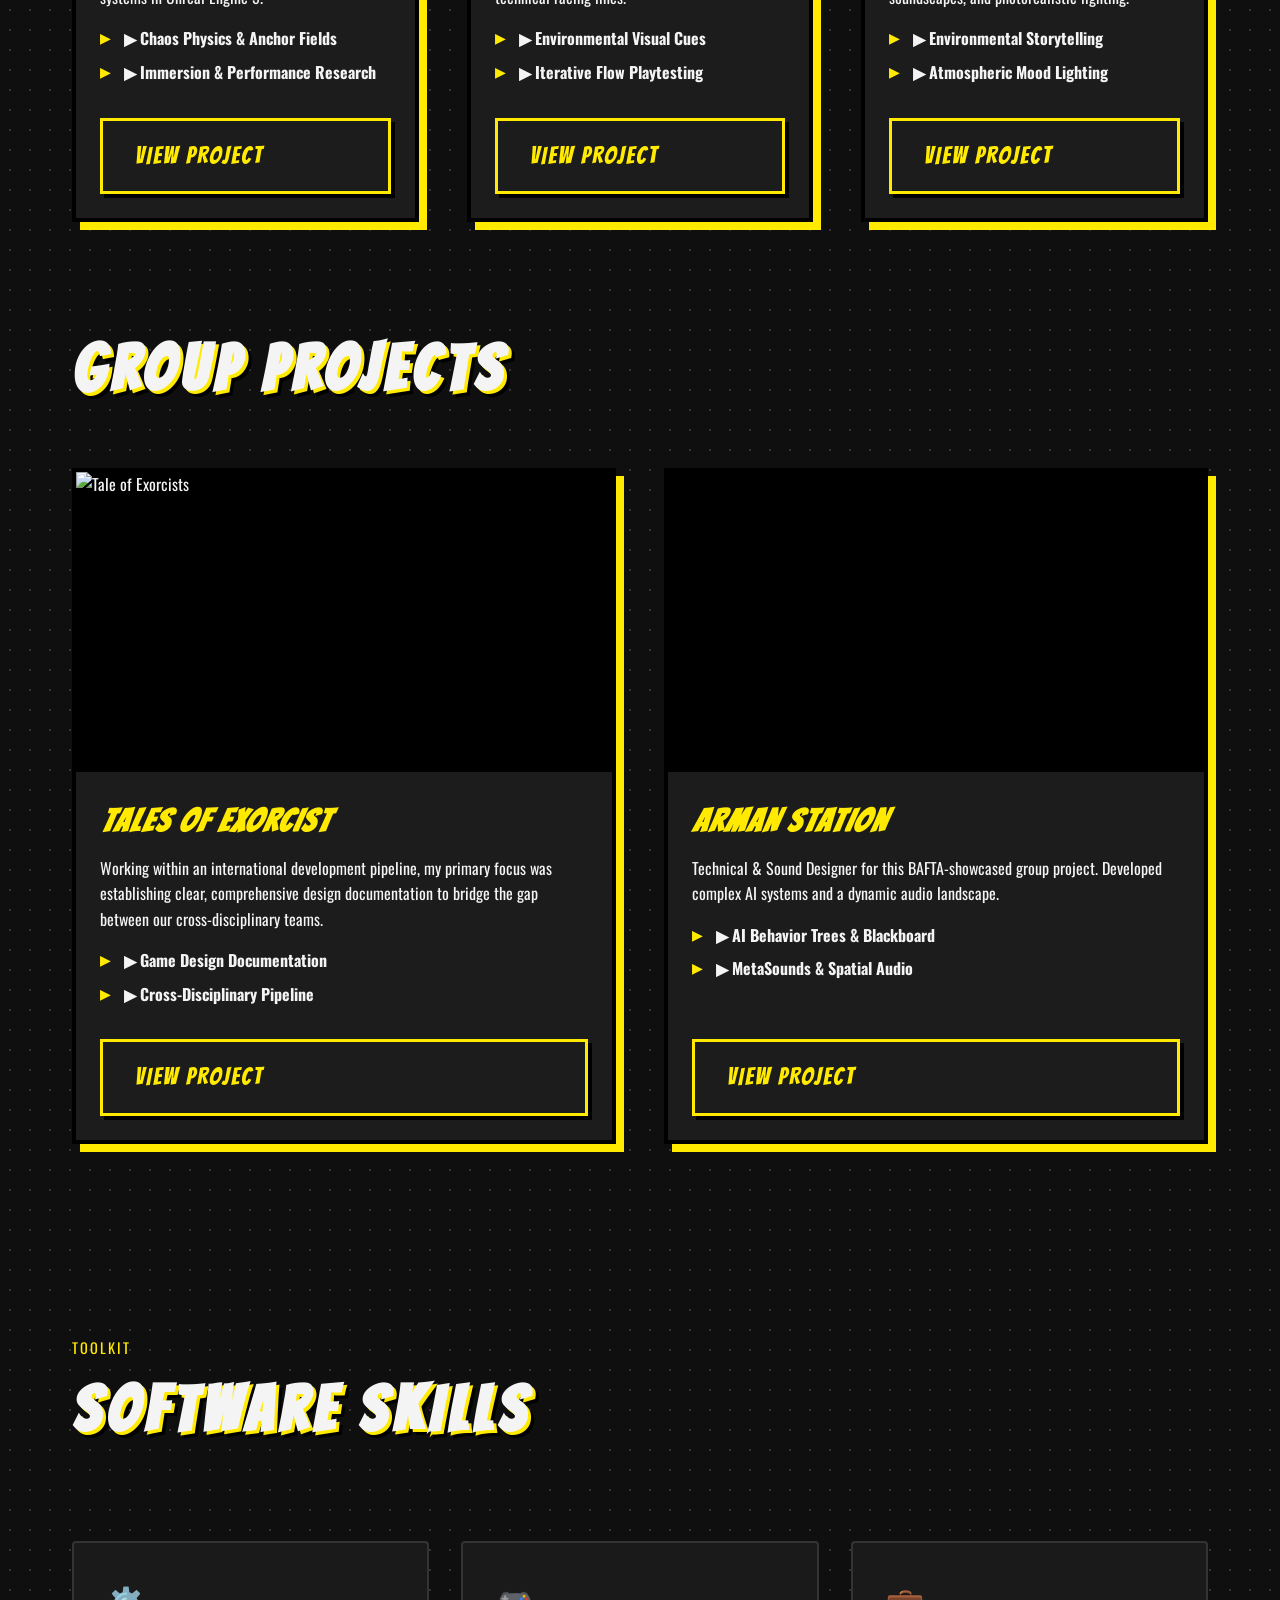
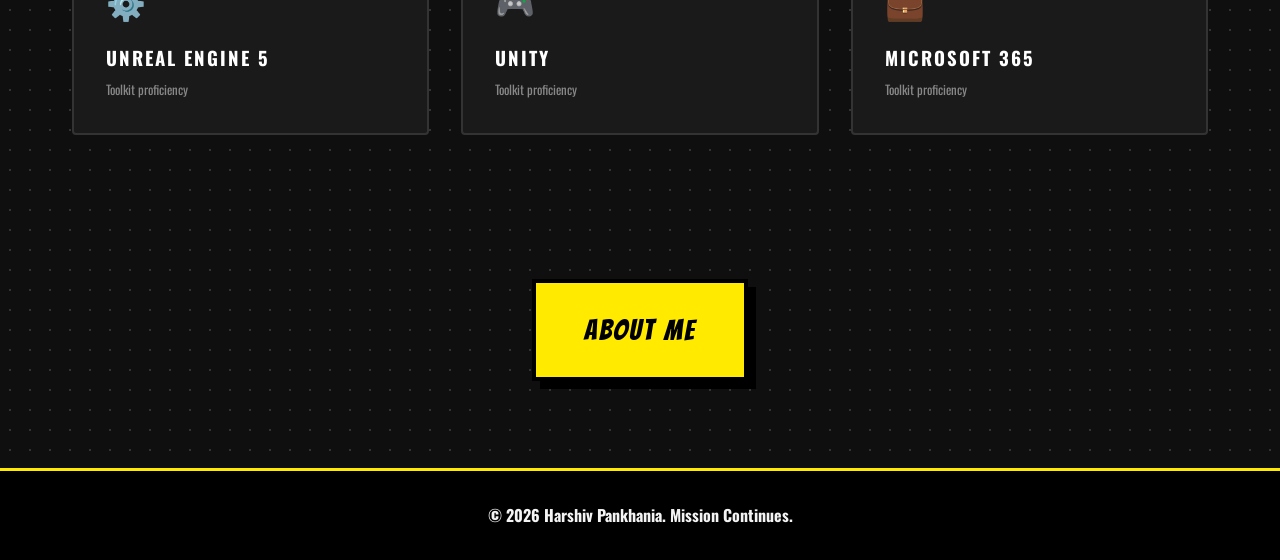
==== commit 21b0e361: "365" ====
--- a/docs/index.html
+++ b/docs/index.html
@@ -146,16 +146,10 @@
                     <h3 style="font-family: 'Oswald'; color: #fff; margin-bottom: 0.5rem;">Unity</h3>
                     <p style="font-size: 0.8rem; color: #888;">Toolkit proficiency</p>
                 </div>
-                <!-- Word -->
+                <!-- Microsoft 365 -->
                 <div class="skill-card" style="background: #1a1a1a; border: 2px solid #333; padding: 2rem; border-radius: 4px;">
-                    <div style="color: var(--accent-yellow); font-size: 2rem; margin-bottom: 1rem;">📝</div>
-                    <h3 style="font-family: 'Oswald'; color: #fff; margin-bottom: 0.5rem;">Microsoft Word</h3>
-                    <p style="font-size: 0.8rem; color: #888;">Toolkit proficiency</p>
-                </div>
-                <!-- Excel -->
-                <div class="skill-card" style="background: #1a1a1a; border: 2px solid #333; padding: 2rem; border-radius: 4px;">
-                    <div style="color: var(--accent-yellow); font-size: 2rem; margin-bottom: 1rem;">📊</div>
-                    <h3 style="font-family: 'Oswald'; color: #fff; margin-bottom: 0.5rem;">Microsoft Excel</h3>
+                    <div style="color: var(--accent-yellow); font-size: 2rem; margin-bottom: 1rem;">💼</div>
+                    <h3 style="font-family: 'Oswald'; color: #fff; margin-bottom: 0.5rem;">Microsoft 365</h3>
                     <p style="font-size: 0.8rem; color: #888;">Toolkit proficiency</p>
                 </div>
             </div>
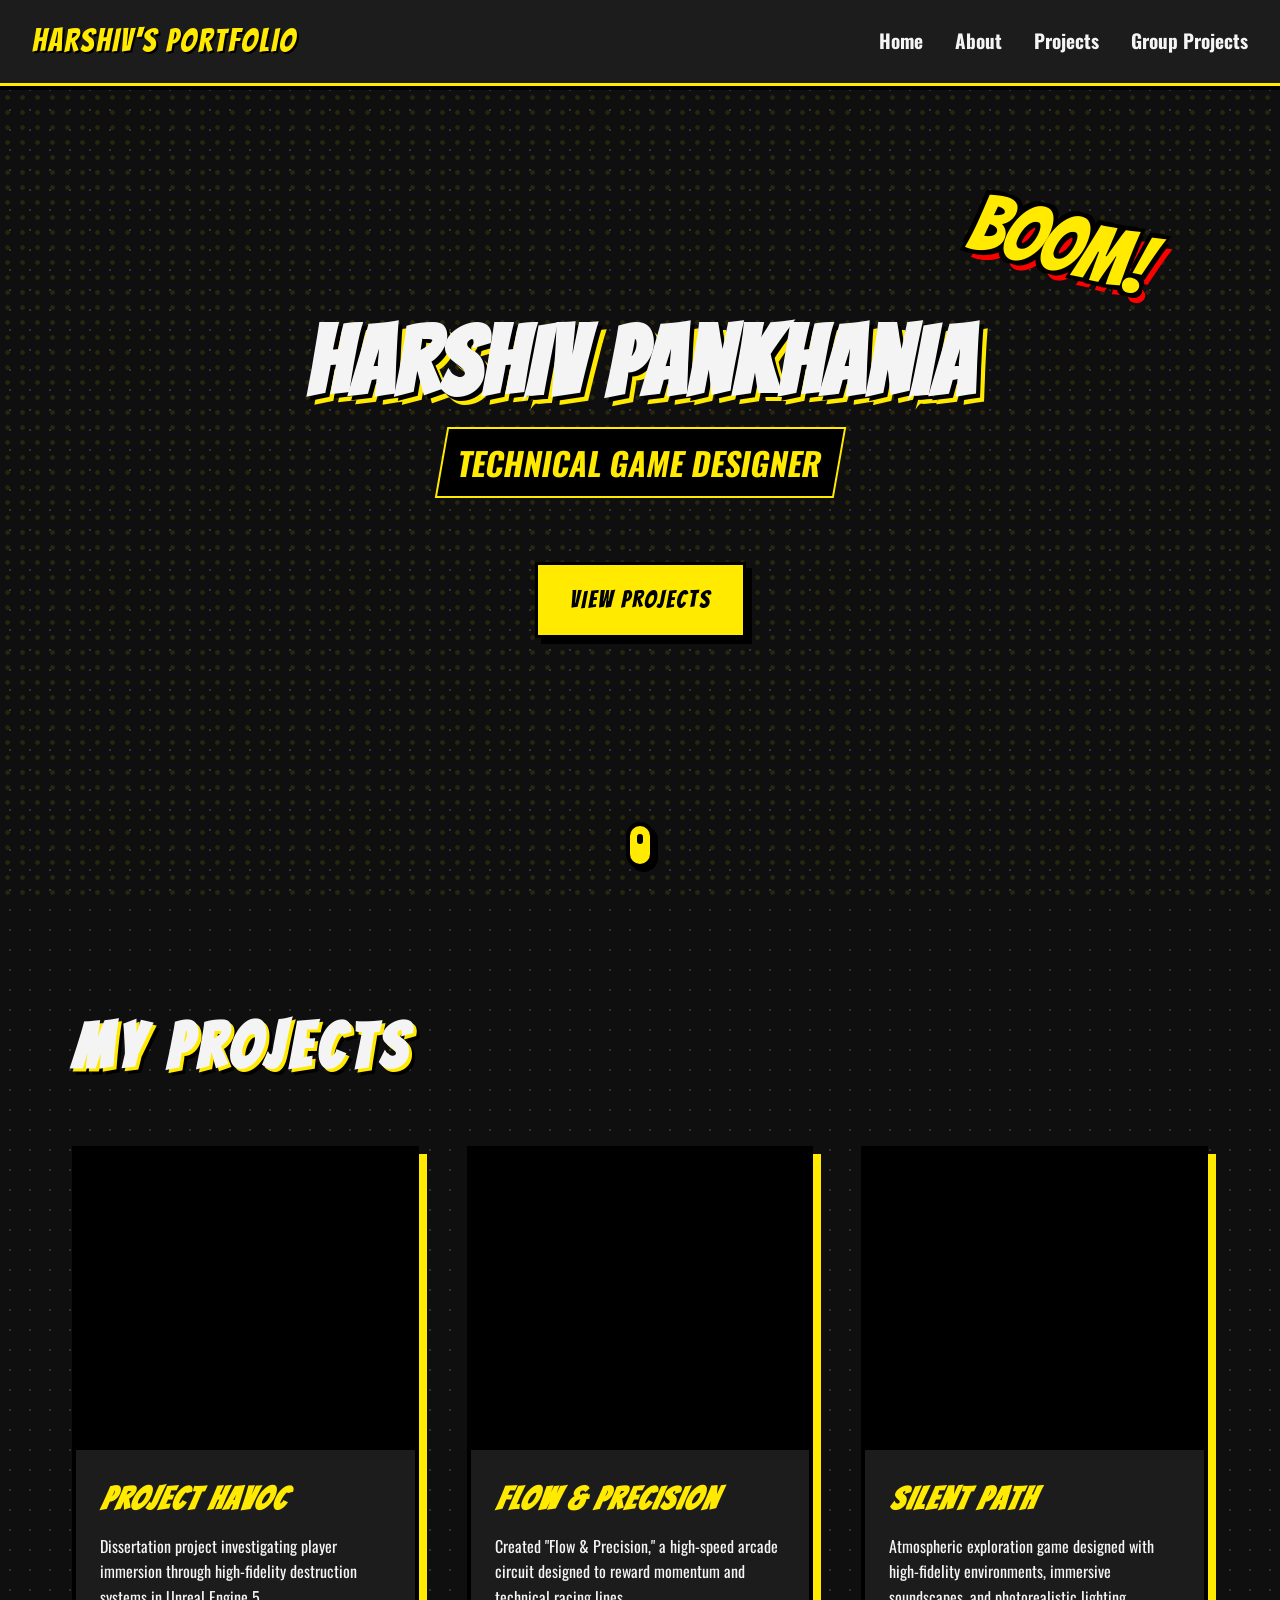
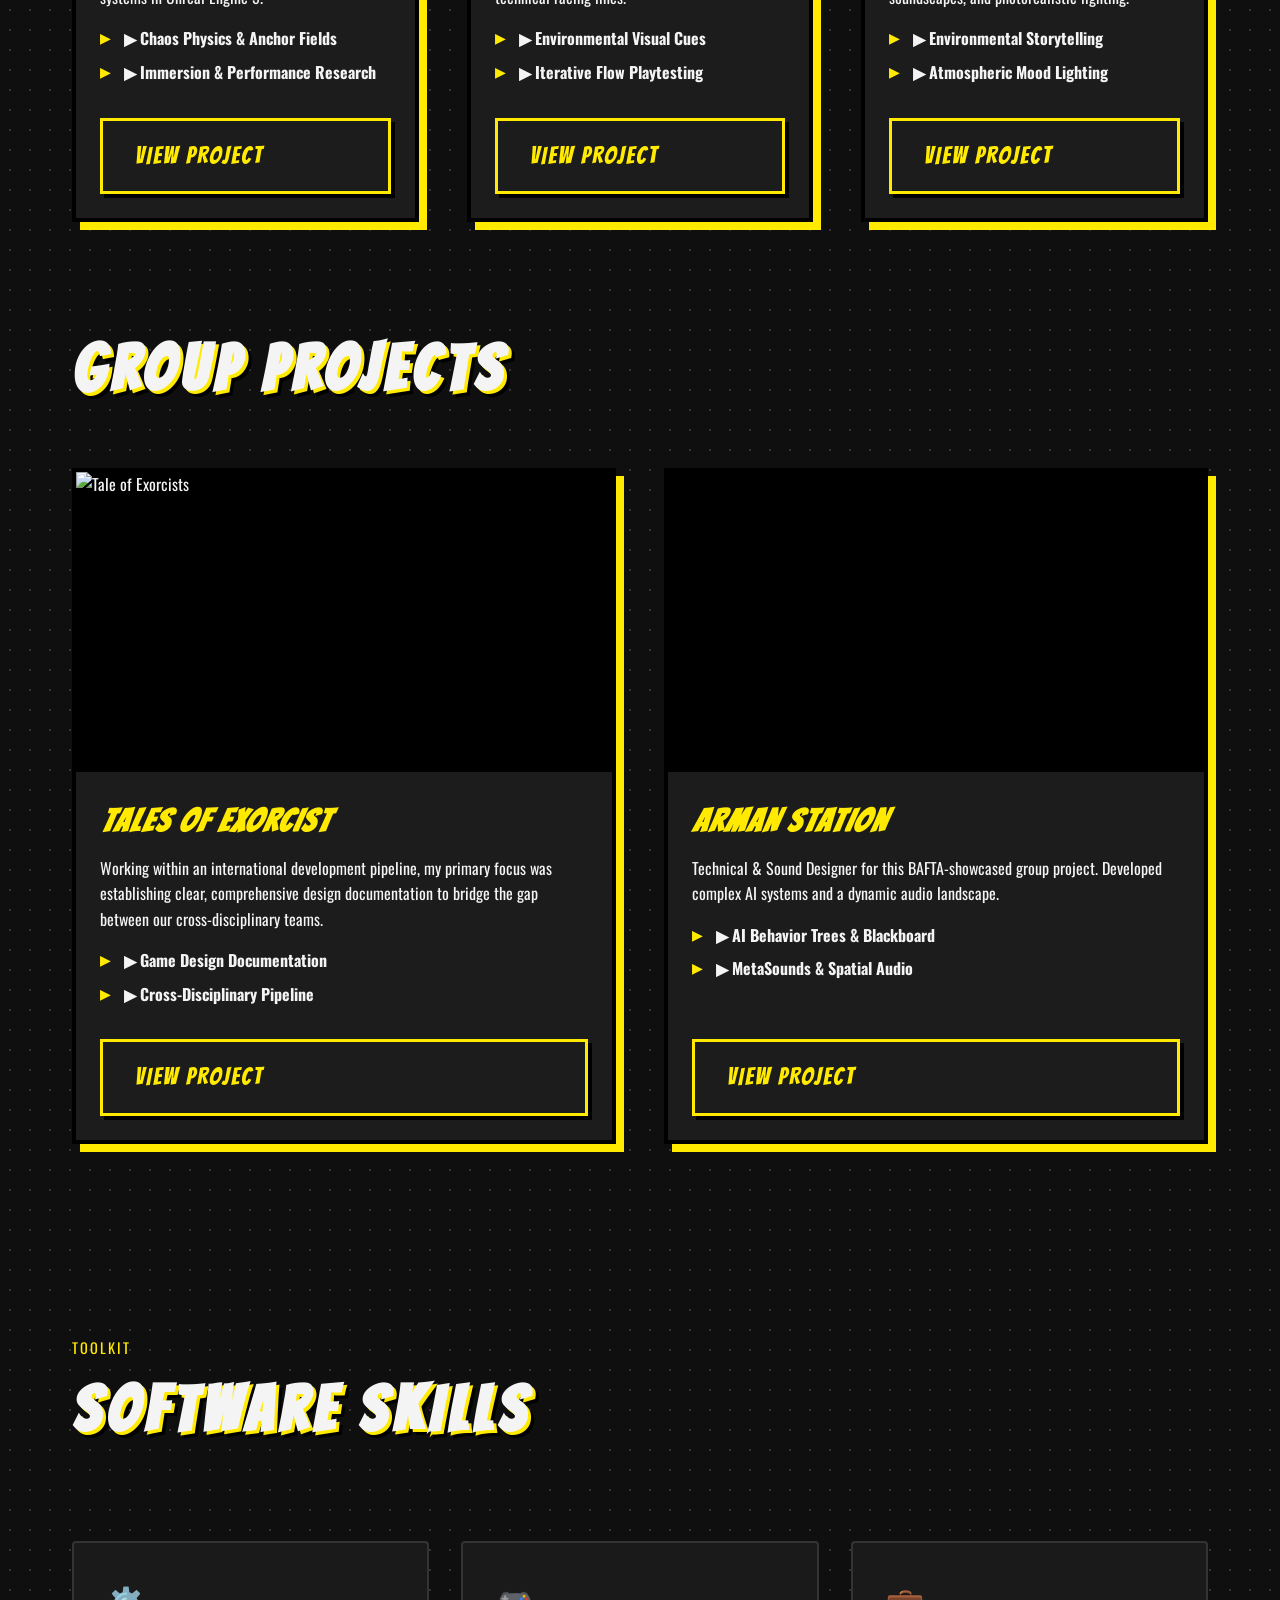
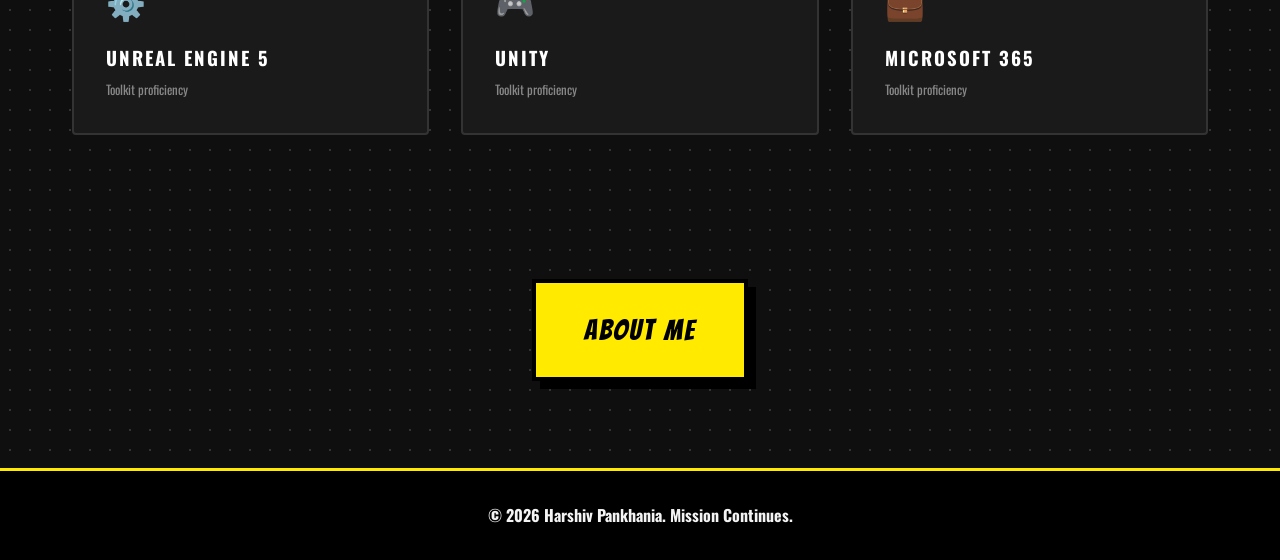
==== commit a4320572: "f" ====
--- a/docs/index.html
+++ b/docs/index.html
@@ -23,7 +23,7 @@
             <div class="hero-bg halftone"></div>
             <div class="hero-content">
                 <h1 class="glitch animate-pop delay-1">HARSHIV PANKHANIA</h1>
-                <div class="subtitle animate-slide-left delay-2">TECHNICAL GAMES DESIGNER</div>
+                <div class="subtitle animate-slide-left delay-2">TECHNICAL GAME DESIGNER</div>
                 <div style="margin-top: 2rem;" class="animate-fade-in delay-2">
                     <a href="#projects" class="btn">VIEW PROJECTS</a>
                 </div>
